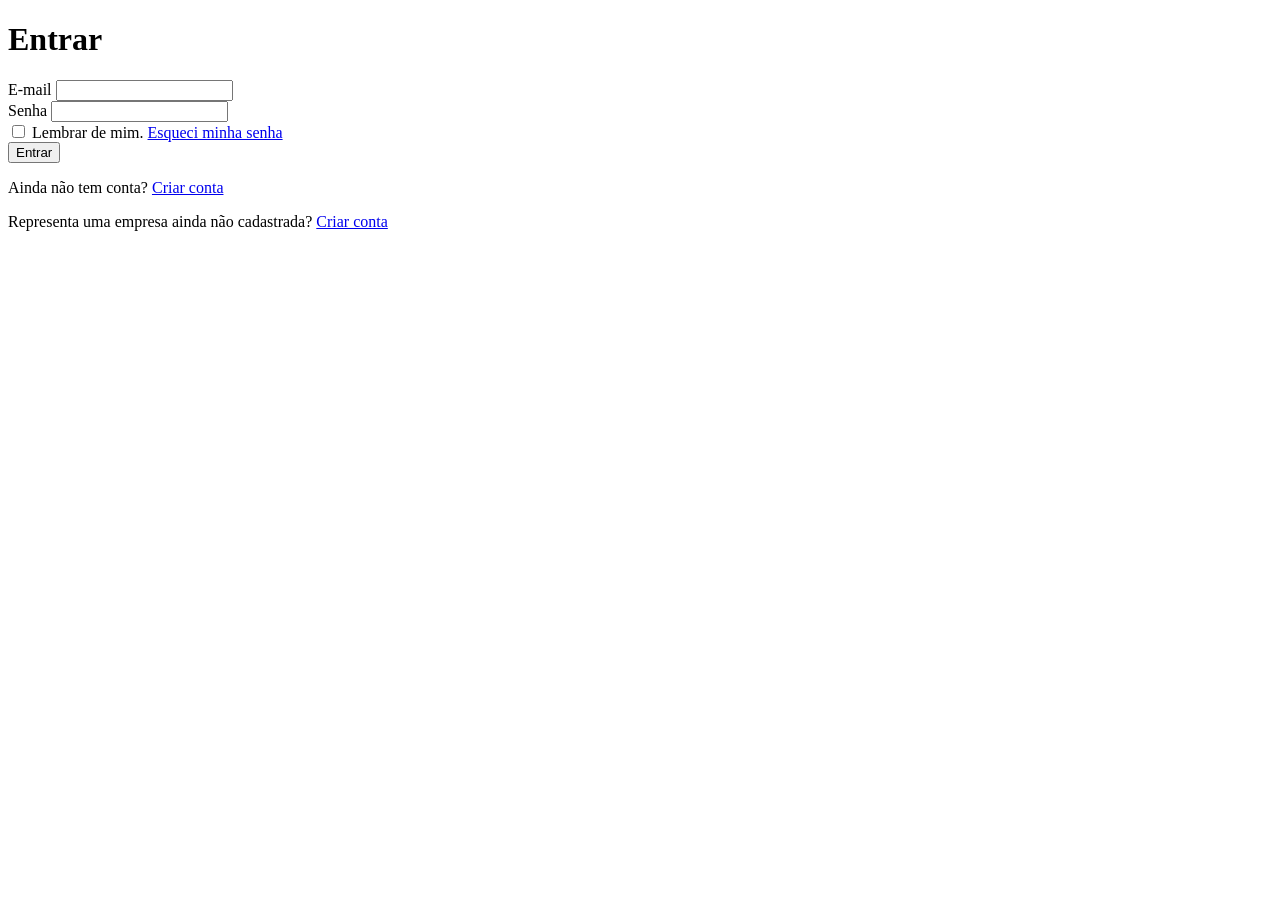
==== index.html @ 9f3ad48f "Versão 0.0.1" ====
<!DOCTYPE html>
<html lang="pt-br">
<head>
    <meta charset="UTF-8">
    <meta name="viewport" content="width=device-width, initial-scale=1.0">
    <title>Document</title>
    <link rel="stylesheet" href="assets/CSS/style.css">
</head>
<body>
    <main id="conteudo-login">
        <div class="bloco bloco-login">
            <div class="marca-login">

            </div>
            <h1>Entrar</h1>

            <form id="form-login" action="#" method="post">
                <div class="campo">
                    <label for="input-email">E-mail</label>
                    <input type="email" id="input-email" name="email" required>
                </div>
                <div class="campo">
                    <label for="input-password">Senha</label>
                    <input type="password" id="input-password" name="senha" required>
                </div>

                <div class="campo campo-options">
                    <label class="campo-checkbox">
                        <input type="checkbox" id="input-memory" name="lembrar">
                        Lembrar de mim.
                    </label>
                    <a href="pages/recuperar-senha.html" class="link-forgotten-password">Esqueci minha senha</a>
                </div>

                <button type="submit">Entrar</button>
            </form>

            <p class="cadastro-login">
                Ainda não tem conta? <a href="pages/cadastro.html">Criar conta</a>
            </p>

            <p class="cadastro-login-empresas">
                Representa uma empresa ainda não cadastrada? <a href="pages/cadastro.html">Criar conta</a>
            </p>
        </div>
    </main>
    <script src="assets/JS/script.js"></script>
</body>
</html>
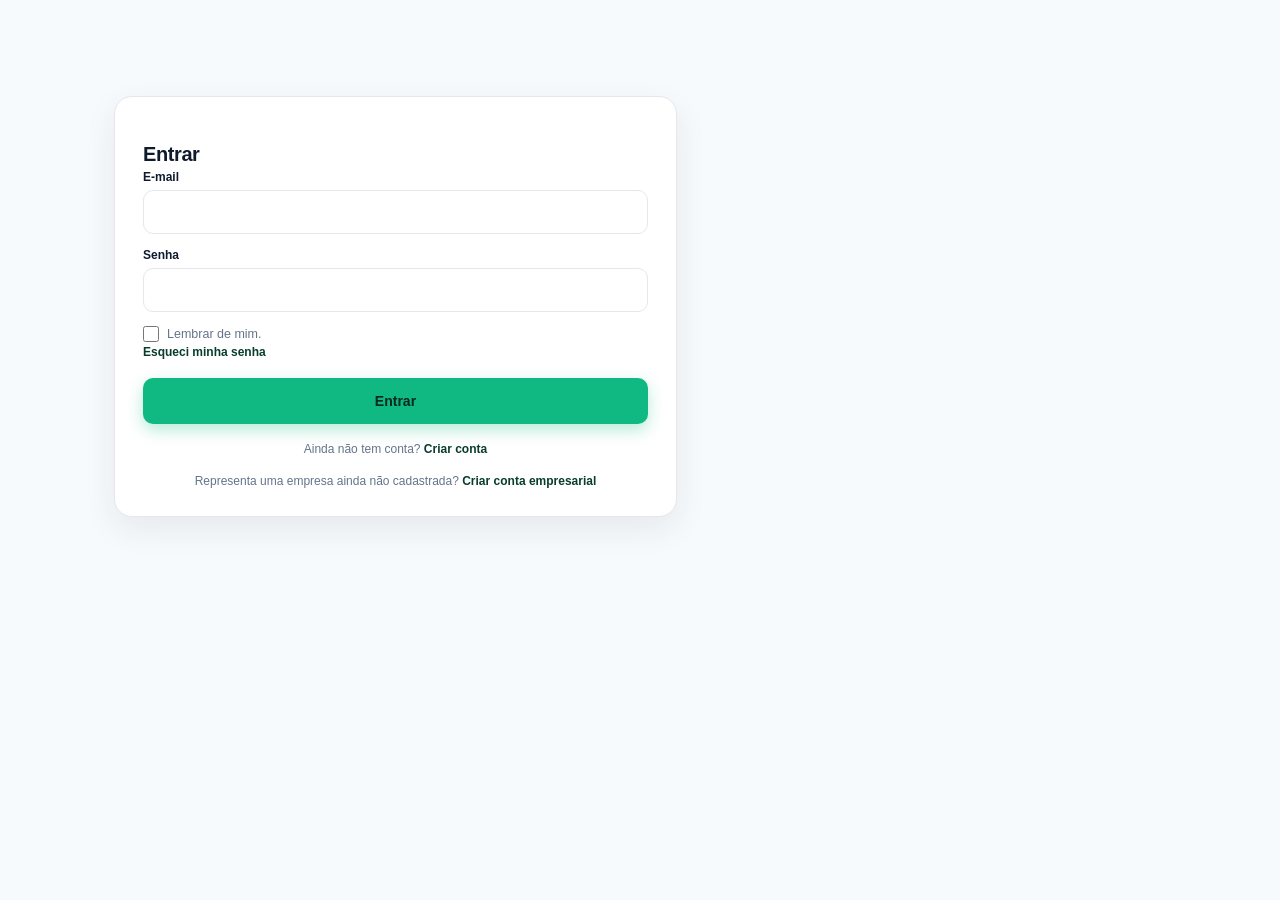
==== commit c75f07ad: "Versão 0.2" ====
--- a/index.html
+++ b/index.html
@@ -3,14 +3,14 @@
 <head>
     <meta charset="UTF-8">
     <meta name="viewport" content="width=device-width, initial-scale=1.0">
-    <title>Document</title>
+    <title>Login</title>
     <link rel="stylesheet" href="assets/CSS/style.css">
 </head>
 <body>
     <main id="conteudo-login">
         <div class="bloco bloco-login">
             <div class="marca-login">
-
+                <!--Nome da empresa ou logo.-->
             </div>
             <h1>Entrar</h1>
 
@@ -39,8 +39,8 @@
                 Ainda não tem conta? <a href="pages/cadastro.html">Criar conta</a>
             </p>
 
-            <p class="cadastro-login-empresas">
-                Representa uma empresa ainda não cadastrada? <a href="pages/cadastro.html">Criar conta</a>
+            <p class="cadastro-login">
+                Representa uma empresa ainda não cadastrada? <a href="pages/cadastro-empresas.html">Criar conta empresarial</a>
             </p>
         </div>
     </main>
--- a/assets/CSS/style.css
+++ b/assets/CSS/style.css
@@ -0,0 +1,2278 @@
+:root {
+  --color-page: #f7fafc;
+  --color-surface: #ffffff;
+  --color-surface-soft: #f1f5f9;
+  --color-surface-muted: #e2e8f0;
+  --color-text: #1e293b;
+  --color-text-strong: #0f1b2d;
+  --color-text-muted: #64748b;
+  --color-text-subtle: #94a3b8;
+  --color-border: #e5e7eb;
+  --color-border-soft: #e5e9ef;
+  --color-border-strong: #cbd5e1;
+  --color-brand: #10b981;
+  --color-brand-dark: #083d2e;
+  --color-brand-hover: #0d9488;
+  --color-brand-hover-dark: #0b5140;
+  --color-brand-hover-deep: #0b7658;
+  --color-hero: #1e293b;
+  --color-hero-deep: #033d30;
+  --color-hero-mid: #05503f;
+  --color-on-brand: #ffffff;
+  --color-on-hero-muted: #cbd5e1;
+  --color-brand-soft: #d1fae5;
+  --color-blue-soft: #dbeafe;
+  --color-orange-soft: #ffedd5;
+  --color-teal-soft: #ccfbf1;
+  --color-opportunity-soft: #eefdf8;
+  --color-success: #047857;
+  --color-warning-soft: #fef3c7;
+  --color-warning: #b45309;
+  --color-pending-soft: #eef0f4;
+  --color-pending: #475569;
+  --color-error: #d93c3c;
+  --color-placeholder: #a3aebc;
+  --color-input-text: #04281d;
+  --color-footer: #111827;
+  --color-hero-track: #334155;
+  --color-brand-light: #a7f3d0;
+  --color-brand-bright: #6ee7b7;
+  --color-brand-muted: #b7e4d4;
+  --color-brand-tint: rgba(16, 185, 129, 0.15);
+  --color-brand-tint-strong: rgba(16, 185, 129, 0.18);
+  --color-white-overlay-10: rgba(255, 255, 255, 0.1);
+  --color-white-overlay-12: rgba(255, 255, 255, 0.12);
+  --color-white-overlay-22: rgba(255, 255, 255, 0.22);
+  --color-white-overlay-40: rgba(255, 255, 255, 0.4);
+  --color-white-overlay-80: rgba(255, 255, 255, 0.8);
+  --shadow-floating: 0 10px 30px rgba(0, 0, 0, 0.2);
+  --shadow-card: 0 1px 3px rgba(15, 31, 46, 0.04);
+  --shadow-card-hover: 0 15px 30px rgba(0, 0, 0, 0.1);
+  --shadow-objective: 0 15px 30px rgba(0, 0, 0, 0.1);
+  --shadow-course: 0 5px 20px rgba(0, 0, 0, 0.07);
+  --shadow-course-hover: 0 15px 30px rgba(0, 0, 0, 0.12);
+  --shadow-arrow: 0 5px 20px rgba(0, 0, 0, 0.15);
+  --shadow-opportunity: 0 5px 20px rgba(0, 0, 0, 0.06);
+  --shadow-login: 0 12px 32px rgba(30, 41, 59, 0.08);
+  --shadow-login-button: 0 6px 16px rgba(16, 185, 129, 0.3);
+  --shadow-progress: 0 4px 15px rgba(0, 0, 0, 0.03);
+  --shadow-progress-strong: 0 4px 15px rgba(0, 0, 0, 0.1);
+}
+
+/* =========================================
+   VARIÁVEIS DE CORES E ESTILO GLOBAL
+   ========================================= */
+:root {
+    --primary-dark: var(--color-brand-dark); /* Verde bem escuro do banner inferior */
+    --accent-green: var(--color-brand); /* Verde vibrante da barra de progresso e botões */
+    --bg-page: var(--color-page);      /* Fundo geral compartilhado pelas páginas */
+    --bg-card: var(--color-surface);      /* Fundo branco dos cards */
+    
+    --text-main: var(--color-text);
+    --text-muted: var(--color-text-muted);
+    --border-color: var(--color-border);
+
+    /* Cores das tags e status */
+    --success-bg: var(--color-brand-soft);
+    --success-text: var(--color-success);
+    --warning-bg: var(--color-warning-soft);
+    --warning-text: var(--color-warning);
+    --pending-bg: var(--color-pending-soft);
+    --pending-text: var(--color-pending);
+}
+
+* {
+    margin: 0;
+    padding: 0;
+    box-sizing: border-box;
+    font-family: 'Inter', 'Segoe UI', Tahoma, Geneva, Verdana, sans-serif;
+}
+
+body {
+    background-color: var(--bg-page);
+    color: var(--text-main);
+    padding-bottom: 50px;
+}
+
+/* =========================================
+   CABEÇALHO (HEADER E NAVBAR)
+   ========================================= */
+.header {
+    display: flex;
+    justify-content: space-between;
+    align-items: center;
+    padding: 15px 50px;
+    background-color: var(--bg-card);
+    border-bottom: 1px solid var(--border-color);
+}
+
+.logo {
+    display: flex;
+    align-items: center;
+    gap: 8px;
+    font-size: 1.4rem;
+    font-weight: 800;
+    color: var(--text-main);
+}
+
+.logo span {
+    color: var(--accent-green); /* O "+" verde no logo */
+}
+
+.logo-icon {
+    position: relative;
+    width: 48px;
+    height: 48px;
+    flex-shrink: 0;
+    border-radius: 14px;
+    background-color: var(--color-hero);
+}
+
+.logo-icon::before,
+.logo-icon::after {
+    content: '';
+    position: absolute;
+    top: 50%;
+    left: 50%;
+    background-color: var(--accent-green);
+    border-radius: 3px;
+    transform: translate(-50%, -50%);
+}
+
+.logo-icon::before {
+    width: 20px;
+    height: 8px;
+}
+
+.logo-icon::after {
+    width: 8px;
+    height: 20px;
+}
+
+.navbar ul {
+    display: flex;
+    list-style: none;
+    gap: 30px;
+}
+
+.navbar a {
+    text-decoration: none;
+    color: var(--text-muted);
+    font-size: 0.95rem;
+    font-weight: 500;
+    padding: 20px 0;
+    position: relative;
+    transition: color 0.3s;
+}
+
+.navbar a:hover {
+    color: var(--text-main);
+}
+
+.navbar a.active {
+    color: var(--text-main);
+    font-weight: 600;
+}
+
+/* Linha verde abaixo do link ativo */
+.navbar a.active::after {
+    content: '';
+    position: absolute;
+    bottom: -16px;
+    left: 0;
+    width: 100%;
+    height: 3px;
+    background-color: var(--accent-green);
+    border-radius: 3px 3px 0 0;
+}
+
+.user-profile {
+    display: flex;
+    align-items: center;
+    gap: 12px;
+    font-size: 0.9rem;
+    font-weight: 500;
+}
+
+.avatar {
+    width: 36px;
+    height: 36px;
+    border-radius: 50%;
+    display: grid;
+    place-items: center;
+    box-sizing: border-box;
+    border: 2px solid var(--color-brand);
+    background-color: var(--color-brand-dark);
+    color: var(--color-brand-light);
+    font-weight: 700;
+}
+
+/* =========================================
+   CONTEÚDO PRINCIPAL (MAIN)
+   ========================================= */
+.container {
+    max-width: 1100px;
+    margin: 0 auto;
+    padding: 40px 20px;
+}
+
+.page-header h2 {
+    font-size: 2rem;
+    font-weight: 700;
+    margin-bottom: 8px;
+}
+
+.page-header p {
+    color: var(--text-muted);
+    font-size: 0.95rem;
+    margin-bottom: 30px;
+}
+
+/* =========================================
+   ESTILO GERAL DOS CARDS
+   ========================================= */
+.card {
+    background-color: var(--bg-card);
+    border-radius: 16px;
+    padding: 30px;
+    box-shadow: var(--shadow-progress);
+    margin-bottom: 20px;
+}
+
+/* =========================================
+   SEÇÃO DE RESUMO (Cards Superiores)
+   ========================================= */
+.summary-cards {
+    display: flex;
+    gap: 20px;
+}
+
+.progress-card {
+    flex: 1;
+    display: flex;
+    align-items: center;
+    gap: 25px;
+}
+
+.details-card {
+    flex: 1.5;
+    display: flex;
+    flex-direction: column;
+    justify-content: center;
+}
+
+.details-card h3 {
+    font-size: 1.1rem;
+    margin-bottom: 15px;
+}
+
+/* Gráfico Circular de Progresso */
+.circular-progress {
+    width: 110px;
+    height: 110px;
+    border-radius: 50%;
+    /* Desenha o gráfico circular com CSS: 40% verde, o resto cinza */
+    background: conic-gradient(var(--accent-green) 40%, var(--pending-bg) 40%);
+    display: flex;
+    justify-content: center;
+    align-items: center;
+    flex-shrink: 0;
+}
+
+/* Círculo branco de dentro */
+.circle-content {
+    width: 85px;
+    height: 85px;
+    background-color: var(--bg-card);
+    border-radius: 50%;
+    display: flex;
+    flex-direction: column;
+    justify-content: center;
+    align-items: center;
+}
+
+.percentage {
+    font-size: 1.4rem;
+    font-weight: 700;
+    color: var(--text-main);
+}
+
+.label {
+    font-size: 0.6rem;
+    font-weight: 600;
+    color: var(--text-muted);
+    letter-spacing: 0.5px;
+}
+
+.progress-text h3 {
+    font-size: 1.2rem;
+    margin-bottom: 8px;
+}
+
+.progress-text p {
+    font-size: 0.9rem;
+    color: var(--text-muted);
+    line-height: 1.5;
+}
+
+/* Badges (2 Concluídas, 1 Em Andamento...) */
+.details-badges {
+    display: flex;
+    gap: 15px;
+}
+
+.badge {
+    flex: 1;
+    padding: 20px 15px;
+    border-radius: 12px;
+    display: flex;
+    flex-direction: column;
+    gap: 5px;
+}
+
+.badge strong {
+    font-size: 1.05rem;
+}
+
+.badge span {
+    font-size: 0.8rem;
+    color: var(--text-muted);
+}
+
+/* Cores específicas das badges */
+.status-success {
+    background-color: var(--success-bg);
+    color: var(--success-text);
+}
+
+.status-warning {
+    background-color: var(--warning-bg);
+    color: var(--warning-text);
+}
+
+.status-pending {
+    background-color: var(--pending-bg);
+    color: var(--pending-text);
+}
+
+/* =========================================
+   HISTÓRICO DE ATIVIDADES
+   ========================================= */
+.history-section h3 {
+    font-size: 1.2rem;
+    margin-bottom: 20px;
+}
+
+.activity-list {
+    list-style: none;
+    display: flex;
+    flex-direction: column;
+    gap: 12px; /* Espaço entre os itens da lista */
+}
+
+.activity-item {
+    display: flex;
+    justify-content: space-between;
+    align-items: center;
+    padding: 18px 20px;
+    border: 1px solid var(--border-color); /* Bordinha leve igual na imagem */
+    border-radius: 12px;
+}
+
+.activity-info {
+    display: flex;
+    align-items: center;
+    gap: 15px;
+}
+
+/* Pontinhos coloridos */
+.dot {
+    width: 10px;
+    height: 10px;
+    border-radius: 50%;
+}
+.dot.success { background-color: var(--success-text); }
+.dot.warning { background-color: var(--warning-text); }
+.dot.pending { background-color: var(--pending-text); }
+
+.activity-text h4 {
+    font-size: 1rem;
+    font-weight: 600;
+    margin-bottom: 4px;
+}
+
+.activity-text .date {
+    font-size: 0.85rem;
+    color: var(--text-muted);
+}
+
+/* Tags pequenas de status na direita */
+.status-tag {
+    padding: 6px 14px;
+    border-radius: 20px;
+    font-size: 0.8rem;
+    font-weight: 600;
+}
+.status-tag.success { background-color: var(--success-bg); color: var(--success-text); }
+.status-tag.warning { background-color: var(--warning-bg); color: var(--warning-text); }
+.status-tag.pending { background-color: var(--pending-bg); color: var(--pending-text); }
+
+/* =========================================
+   BANNER INFERIOR MOTIVACIONAL
+   ========================================= */
+.motivation-banner {
+    background-color: var(--primary-dark);
+    color: var(--color-on-brand);
+    border-radius: 16px;
+    padding: 20px 30px;
+    display: flex;
+    justify-content: space-between;
+    align-items: center;
+    margin-top: 30px;
+    box-shadow: var(--shadow-progress-strong);
+}
+
+.motivation-banner p {
+    font-size: 1.05rem;
+    font-weight: 500;
+}
+
+.btn-advance {
+    background-color: var(--accent-green);
+    color: var(--color-on-brand);
+    border: none;
+    padding: 12px 24px;
+    border-radius: 8px;
+    font-size: 0.95rem;
+    font-weight: 600;
+    cursor: pointer;
+    transition: background-color 0.2s;
+}
+
+.btn-advance:hover {
+    background-color: var(--color-brand-hover); /* Verde ligeiramente mais escuro no hover */
+}
+
+@media (max-width: 900px) {
+    .header {
+        flex-wrap: wrap;
+        gap: 16px 24px;
+        padding: 14px 24px;
+    }
+
+    .logo h1 {
+        font-size: inherit;
+    }
+
+    .navbar {
+        order: 1;
+        flex-basis: 100%;
+    }
+
+    .navbar ul {
+        justify-content: center;
+        gap: 28px;
+    }
+
+    .navbar a {
+        display: inline-block;
+        padding: 8px 0;
+    }
+
+    .navbar a.active::after {
+        bottom: 0;
+    }
+
+    .container {
+        padding: 32px 24px;
+    }
+
+    .summary-cards {
+        flex-direction: column;
+    }
+}
+
+@media (max-width: 600px) {
+    body {
+        padding-bottom: 24px;
+    }
+
+    .header {
+        display: grid;
+        grid-template-columns: minmax(0, 1fr) auto;
+        gap: 12px 16px;
+        padding: 12px 16px;
+    }
+
+    .logo {
+        min-width: 0;
+        font-size: 1.1rem;
+    }
+
+    .logo-icon {
+        width: 38px;
+        height: 38px;
+        border-radius: 11px;
+    }
+
+    .logo-icon::before {
+        width: 16px;
+        height: 6px;
+    }
+
+    .logo-icon::after {
+        width: 6px;
+        height: 16px;
+    }
+
+    .user-profile {
+        gap: 8px;
+        font-size: 0.8rem;
+    }
+
+    .avatar {
+        width: 32px;
+        height: 32px;
+    }
+
+    .navbar {
+        grid-column: 1 / -1;
+        width: 100%;
+    }
+
+    .navbar ul {
+        justify-content: space-between;
+        gap: 12px;
+    }
+
+    .navbar a {
+        font-size: 0.82rem;
+        white-space: nowrap;
+    }
+
+    .container {
+        padding: 28px 16px;
+    }
+
+    .page-header h2 {
+        font-size: 1.65rem;
+    }
+
+    .page-header p {
+        margin-bottom: 22px;
+        line-height: 1.5;
+    }
+
+    .card {
+        padding: 22px 18px;
+        border-radius: 12px;
+    }
+
+    .progress-card {
+        align-items: flex-start;
+        gap: 18px;
+    }
+
+    .details-badges {
+        flex-direction: column;
+        gap: 10px;
+    }
+
+    .badge {
+        padding: 14px;
+    }
+
+    .activity-item {
+        align-items: flex-start;
+        flex-direction: column;
+        gap: 12px;
+        padding: 16px;
+    }
+
+    .activity-info,
+    .activity-text {
+        min-width: 0;
+    }
+
+    .activity-text h4 {
+        line-height: 1.4;
+        overflow-wrap: anywhere;
+    }
+
+    .status-tag {
+        align-self: flex-start;
+    }
+
+    .motivation-banner {
+        align-items: stretch;
+        flex-direction: column;
+        gap: 16px;
+        margin-top: 22px;
+        padding: 20px;
+    }
+
+    .btn-advance {
+        text-align: center;
+        text-decoration: none;
+    }
+}
+
+@media (max-width: 360px) {
+    .header {
+        grid-template-columns: minmax(0, 1fr);
+    }
+
+    .user-profile {
+        justify-self: end;
+    }
+
+    .navbar {
+        grid-column: 1;
+    }
+
+    .navbar ul {
+        gap: 8px;
+    }
+
+    .navbar a {
+        font-size: 0.76rem;
+    }
+
+    .progress-card {
+        flex-direction: column;
+    }
+}
+
+:root {
+    --branco: var(--color-surface);
+    --fundo-pagina: var(--color-page);
+    --texto: var(--color-text);
+    --texto-suave: var(--color-text-muted);
+    --borda: var(--color-border-soft);
+    --verde: var(--color-brand);
+    --verde-escuro: var(--color-brand-dark);
+    --erro: var(--color-error);
+}
+
+* { box-sizing: border-box; }
+
+html, body { margin: 0; min-height: 100%; }
+
+body {
+    background: var(--fundo-pagina);
+    color: var(--texto);
+    font-family: "Plus Jakarta Sans", system-ui, -apple-system, "Segoe UI", sans-serif;
+    -webkit-font-smoothing: antialiased;
+}
+
+em { font-style: normal; color: var(--verde-escuro); }
+
+/* Topo com a logo */
+.topo {
+    padding: 14px clamp(20px, 5vw, 64px);
+    border-bottom: 1px solid var(--borda);
+    background: var(--branco);
+}
+
+.marca-login {
+    display: inline-flex;
+    align-items: center;
+    gap: 10px;
+    font-weight: 700;
+    font-size: 16px;
+}
+
+.marca-login img { display: block; border-radius: 7px; }
+
+/* Layout principal */
+#conteudo-login {
+    display: grid;
+    grid-template-columns: 1.3fr 1fr;
+    align-items: center;
+    gap: 56px;
+    max-width: 1180px;
+    margin: 0 auto;
+    padding: clamp(32px, 8vw, 96px) clamp(20px, 5vw, 64px);
+}
+
+.apresentacao h2 {
+    margin: 0 0 18px;
+    font-size: clamp(32px, 4.6vw, 52px);
+    line-height: 1.08;
+    letter-spacing: -0.035em;
+    font-weight: 800;
+    max-width: 12em;
+}
+
+.apresentacao p {
+    margin: 0;
+    max-width: 34em;
+    color: var(--texto-suave);
+    font-size: 15px;
+    line-height: 1.65;
+}
+
+/* Cartão de login */
+.bloco {
+    background: var(--branco);
+    border: 1px solid var(--borda);
+    border-radius: 18px;
+    padding: 28px;
+    box-shadow: var(--shadow-login);
+}
+
+.bloco h1 {
+    margin: 0 0 4px;
+    font-size: 20px;
+    letter-spacing: -0.02em;
+    font-weight: 800;
+}
+
+.subtitulo {
+    margin: 0 0 22px;
+    font-size: 13px;
+    color: var(--texto-suave);
+}
+
+/* Campos */
+.campo { margin-bottom: 14px; }
+
+.linha-label {
+    display: flex;
+    justify-content: space-between;
+    align-items: baseline;
+}
+
+label {
+    display: block;
+    margin-bottom: 6px;
+    font-size: 12px;
+    font-weight: 700;
+}
+
+.campo input[type="email"],
+.campo input[type="password"],
+.campo input[type="text"] {
+    width: 100%;
+    height: 44px;
+    padding: 0 14px;
+    border: 1px solid var(--borda);
+    border-radius: 10px;
+    background: var(--branco);
+    color: var(--texto);
+    font: inherit;
+    font-size: 14px;
+}
+
+.campo input::placeholder { color: var(--color-placeholder); }
+
+.campo input:focus {
+    outline: 2px solid var(--verde);
+    outline-offset: 1px;
+    border-color: transparent;
+}
+
+.campo input[aria-invalid="true"] { border-color: var(--erro); }
+
+.erro {
+    min-height: 16px;
+    margin: 4px 0 0;
+    font-size: 12px;
+    color: var(--erro);
+}
+
+.link-forgotten-password,
+.cadastro-login a {
+    color: var(--verde-escuro);
+    font-size: 12px;
+    font-weight: 700;
+    text-decoration: none;
+}
+
+.link-forgotten-password:hover,
+.cadastro-login a:hover { text-decoration: underline; }
+
+.campo-options { margin-bottom: 18px; }
+
+.campo-checkbox {
+    display: flex;
+    align-items: center;
+    gap: 8px;
+    margin: 0;
+    font-size: 12.5px;
+    font-weight: 500;
+    color: var(--texto-suave);
+    cursor: pointer;
+}
+
+.campo-checkbox input {
+    width: 16px;
+    height: 16px;
+    margin: 0;
+    accent-color: var(--verde-escuro);
+}
+
+/* Botão */
+button[type="submit"] {
+    width: 100%;
+    height: 46px;
+    border: 0;
+    border-radius: 10px;
+    background: var(--verde);
+    color: var(--color-input-text);
+    font: inherit;
+    font-weight: 700;
+    font-size: 14px;
+    cursor: pointer;
+    box-shadow: var(--shadow-login-button);
+    transition: filter 0.15s, transform 0.15s;
+}
+
+button[type="submit"]:hover { filter: brightness(0.96); }
+button[type="submit"]:active { transform: scale(0.99); }
+
+button[type="submit"]:focus-visible {
+    outline: 2px solid var(--texto);
+    outline-offset: 2px;
+}
+
+.cadastro-login {
+    margin: 18px 0 0;
+    text-align: center;
+    font-size: 12px;
+    color: var(--texto-suave);
+}
+
+/* Mobile */
+@media (max-width: 820px) {
+    #conteudo-login { grid-template-columns: 1fr; gap: 36px; }
+}
+
+@media (prefers-reduced-motion: reduce) {
+    * { transition: none !important; }
+}
+
+/* ===== Login + cadastro na mesma página ===== */
+[hidden] { display: none !important; }
+
+.link-troca {
+    padding: 0;
+    border: 0;
+    background: none;
+    color: var(--verde-escuro);
+    font: inherit;
+    font-size: 12px;
+    font-weight: 700;
+    cursor: pointer;
+}
+
+.link-troca:hover { text-decoration: underline; }
+
+.link-troca:focus-visible,
+.link-forgotten-password:focus-visible {
+    outline: 2px solid var(--verde);
+    outline-offset: 2px;
+    border-radius: 4px;
+}
+
+.sucesso { text-align: center; padding: 12px 0 4px; }
+
+.botao-secundario {
+    width: 100%;
+    height: 46px;
+    margin-top: 6px;
+    border: 1px solid var(--borda);
+    border-radius: 10px;
+    background: var(--branco);
+    color: var(--texto);
+    font: inherit;
+    font-weight: 700;
+    font-size: 14px;
+    cursor: pointer;
+}
+
+.botao-secundario:hover { background: var(--color-surface-soft); }
+
+#conteudo-recuperar-senha {
+    width: calc(100% - 40px);
+    max-width: 480px;
+    margin: 0 auto;
+    padding: clamp(32px, 8vw, 80px) 0;
+}
+
+.campo-recuperar-senha { margin-bottom: 14px; }
+
+.campo-recuperar-senha label {
+    display: block;
+    margin-bottom: 6px;
+    font-size: 12px;
+    font-weight: 700;
+}
+
+.campo-recuperar-senha input {
+    width: 100%;
+    height: 44px;
+    padding: 0 14px;
+    border: 1px solid var(--borda);
+    border-radius: 10px;
+    background: var(--branco);
+    color: var(--texto);
+    font: inherit;
+    font-size: 16px;
+}
+
+.recuperar-voltar { margin: 18px 0 0; text-align: center; }
+.recuperar-voltar a { color: var(--verde-escuro); font-size: 12px; font-weight: 700; }
+
+@media (max-width: 500px) {
+    .bloco { padding: 22px 18px; border-radius: 14px; }
+    .linha-label { align-items: flex-start; flex-wrap: wrap; gap: 6px 12px; }
+}
+
+:root {
+
+    --azul: var(--color-hero);
+    --verde-escuro: var(--color-brand-hover);
+    --verde: var(--color-brand);
+    --laranja: var(--color-warning);
+    --azul-claro: var(--color-blue-soft);
+
+    --fundo: var(--color-page);
+    --branco: var(--color-surface);
+    --texto: var(--color-text);
+    --cinza: var(--color-text-muted);
+
+}
+/*reset*/
+* {
+    margin: 0;
+    padding: 0;
+    box-sizing: border-box;
+}
+
+body {
+    font-family: 'Inter', sans-serif;
+    background: var(--fundo);
+    color: var(--texto);
+}
+/*HEADER*/
+.header {
+    height: 80px;
+    background: var(--color-surface);
+    display: flex;
+    align-items: center;
+    justify-content: space-between;
+    padding: 0 7%;
+    border-bottom: 1px solid var(--color-border);
+    position: sticky;
+    top: 0;
+    z-index: 100;
+}
+/*logo, preciso melhorar*/
+.logo {
+    font-size: 26px;
+    font-weight: 800;
+    color: var(--azul);
+}
+.logo span {
+    color: var(--verde);
+}
+/*menu*/
+.menu {
+    display: flex;
+    gap: 35px;
+}
+.menu a {
+    text-decoration: none;
+    color: var(--cinza);
+    font-size: 14px;
+    font-weight: 600;
+    transition: .3s;
+}
+.menu a:hover,
+.menu a.ativo {
+    color: var(--verde);
+}
+/*perfil*/
+.usuario {
+    display: flex;
+    align-items: center;
+    gap: 20px;
+}
+
+.notificacao {
+    border: none;
+    background: var(--color-surface-soft);
+    width: 40px;
+    height: 40px;
+    border-radius: 50%;
+    cursor: pointer;
+}
+
+.perfil {
+    display: flex;
+    align-items: center;
+    gap: 10px;
+    font-size: 14px;
+    font-weight: 600;
+}
+
+.avatar {
+    width: 38px;
+    height: 38px;
+    border-radius: 50%;
+    background: var(--verde);
+    color: var(--color-on-brand);
+    display: flex;
+    align-items: center;
+    justify-content: center;
+}
+/*hero*/
+.hero {
+    min-height: 540px;
+    background: var(--azul);
+    padding: 80px 9%;
+    display: flex;
+    align-items: center;
+    justify-content: space-between;
+    overflow: hidden;
+
+}
+/*texto*/
+
+.hero-texto {
+    max-width: 600px;
+}
+.tag {
+    display: inline-block;
+    background: var(--color-brand-tint);
+    color: var(--color-brand-bright);
+    padding: 8px 15px;
+    border-radius: 30px;
+    font-size: 12px;
+    font-weight: 700;
+    margin-bottom: 20px;
+}
+.hero h1 {
+    font-size: clamp(45px, 6vw, 72px);
+    line-height: 1.05;
+    color: var(--color-on-brand);
+    margin-bottom: 25px;
+}
+.hero h1 span {
+    color: var(--verde);
+}
+.hero p {
+    color: var(--color-on-hero-muted);
+    font-size: 17px;
+    line-height: 1.7;
+    max-width: 520px;
+}
+/*botoes*/
+.botoes {
+    display: flex;
+    gap: 15px;
+    margin-top: 30px;
+}
+.btn-principal,
+.btn-secundario {
+    border: none;
+    padding: 15px 25px;
+    border-radius: 12px;
+    font-weight: 700;
+    cursor: pointer;
+    transition: .3s;
+}
+.btn-principal {
+    background: var(--verde);
+    color: var(--color-on-brand);
+}
+.btn-principal:hover {
+    transform: translateY(-3px);
+    background: var(--verde-escuro);
+}
+.btn-secundario {
+    background: transparent;
+    color: var(--color-on-brand);
+    border: 1px solid var(--color-text-muted);
+}
+.btn-secundario:hover {
+    background: var(--color-surface);
+    color: var(--color-hero);
+}
+
+.mini-card {
+    position: absolute;
+    background: var(--color-surface);
+    padding: 15px;
+    border-radius: 15px;
+    display: flex;
+    gap: 10px;
+    align-items: center;
+    box-shadow: var(--shadow-floating);
+}
+.mini-card strong {
+    display: block;
+}
+.mini-card small {
+    color: var(--cinza);
+}
+.card-1 {
+    left: -40px;
+    bottom: 60px;
+}
+.card-2 {
+    right: -40px;
+    top: 80px;
+}
+/*secões*/
+.objetivos,
+.secao {
+ padding: 80px 9%;
+}
+.titulo {
+    text-align: center;
+    margin-bottom: 45px;
+}
+.titulo > span,
+.titulo-secao > div > span,
+.progresso > div > span {
+    color: var(--verde);
+    font-size: 12px;
+    font-weight: 800;
+    letter-spacing: 1px;
+}
+.titulo h2 {
+    font-size: 35px;
+    margin: 10px 0;
+}
+.titulo h2 strong,
+.titulo-secao h2 strong,
+.progresso h2 strong {
+    color: var(--verde);
+}
+.titulo p,
+.titulo-secao p {
+    color: var(--cinza);
+}
+/*objetivos*/
+.cards-objetivos {
+    display: grid;
+    grid-template-columns: repeat(4, 1fr);
+    gap: 20px;
+}
+
+.objetivo-card {
+    padding: 28px;
+    border-radius: 20px;
+    transition: .3s;
+}
+.objetivo-card:hover {
+    transform: translateY(-8px);
+    box-shadow: var(--shadow-objective);
+}
+.icone {
+    width: 55px;
+    height: 55px;
+    background: var(--color-white-overlay-80);
+    border-radius: 15px;
+    display: flex;
+    align-items: center;
+    justify-content: center;
+    font-size: 25px;
+    margin-bottom: 20px;
+}
+.objetivo-card h3 {
+    margin-bottom: 10px;
+}
+.objetivo-card p {
+    color: var(--color-pending);
+    line-height: 1.6;
+    font-size: 14px;
+    margin-bottom: 20px;
+}
+.objetivo-card button {
+    border: none;
+    background: transparent;
+    font-weight: 700;
+    cursor: pointer;
+}
+.verde {
+    background: var(--color-brand-soft);
+}
+.azul {
+    background: var(--color-blue-soft);
+}
+.laranja {
+    background: var(--color-orange-soft);
+}
+.azul-claro {
+    background: var(--azul-claro);
+}
+/* titulo e sessão*/
+.titulo-secao {
+    display: flex;
+    justify-content: space-between;
+    align-items: end;
+    margin-bottom: 35px;
+}
+.titulo-secao h2 {
+    font-size: 32px;
+    margin: 8px 0;
+}
+.titulo-secao a {
+    color: var(--verde);
+    text-decoration: none;
+    font-weight: 700;
+}
+/* carrossel */
+.carrossel-container {
+    position: relative;
+}
+.carrossel {
+    display: flex;
+    gap: 20px;
+    overflow-x: auto;
+    scroll-behavior: smooth;
+    scrollbar-width: none;
+}
+.carrossel::-webkit-scrollbar {
+    display: none;
+}
+/*setas*/
+.seta {
+    position: absolute;
+    top: 50%;
+    transform: translateY(-50%);
+    z-index: 5;
+    width: 45px;
+    height: 45px;
+    border-radius: 50%;
+    border: none;
+    background: var(--color-surface);
+    box-shadow: var(--shadow-arrow);
+    font-size: 30px;
+    cursor: pointer;
+}
+.seta.esquerda {
+    left: -20px;
+}
+.seta.direita {
+    right: -20px;
+}
+.seta:hover {
+    background: var(--verde);
+    color: var(--color-on-brand);
+}
+/*card dos cursos */
+.curso-card {
+    min-width: 270px;
+    background: var(--color-surface);
+    border-radius: 18px;
+    overflow: hidden;
+    box-shadow: var(--shadow-course);
+    transition: .3s;
+}
+.curso-card:hover {
+    transform: translateY(-7px);
+    box-shadow: var(--shadow-course-hover);
+}
+.curso-imagem {
+    height: 160px;
+    display: flex;
+    align-items: center;
+    justify-content: center;
+    font-size: 70px;
+}
+.verde-fundo {
+    background: var(--color-brand-soft);
+}
+.laranja-fundo {
+    background: var(--color-orange-soft);
+}
+.azul-fundo {
+    background: var(--color-blue-soft);
+}
+.verde2-fundo {
+    background: var(--color-teal-soft);
+}
+.curso-conteudo {
+    padding: 20px;
+}
+.categoria,
+.tipo-vaga {
+    font-size: 10px;
+    font-weight: 800;
+    color: var(--verde);
+}
+.curso-conteudo h3 {
+    margin: 8px 0;
+    font-size: 17px;
+}
+.curso-conteudo p {
+    color: var(--cinza);
+    font-size: 13px;
+    line-height: 1.5;
+}
+.curso-info {
+    display: flex;
+    justify-content: space-between;
+    margin-top: 20px;
+    font-size: 12px;
+    color: var(--cinza);
+}
+/* vagas */
+.oportunidades {
+    background: var(--color-opportunity-soft);
+}
+.vaga-card {
+    min-width: 390px;
+    background: var(--color-surface);
+    border-radius: 18px;
+    padding: 25px;
+    display: flex;
+    gap: 18px;
+    box-shadow: var(--shadow-opportunity);
+    transition: .3s;
+}
+.vaga-card:hover {
+    transform: translateY(-5px);
+}
+.empresa-logo {
+    min-width: 60px;
+    height: 60px;
+    background: var(--color-brand-soft);
+    border-radius: 15px;
+    display: flex;
+    align-items: center;
+    justify-content: center;
+    font-size: 30px;
+}
+.vaga-conteudo {
+    width: 100%;
+}
+.vaga-conteudo h3 {
+    margin: 5px 0;
+    font-size: 17px;
+}
+.vaga-conteudo p {
+    font-size: 13px;
+    color: var(--cinza);
+}
+.vaga-conteudo small {
+    display: block;
+    margin-top: 8px;
+    color: var(--cinza);
+}
+.vaga-final {
+    display: flex;
+    justify-content: space-between;
+    align-items: center;
+    margin-top: 18px;
+}
+.vaga-final span {
+    font-size: 12px;
+    font-weight: 700;
+}
+.vaga-final button {
+    border: none;
+    background: var(--verde);
+    color: var(--color-on-brand);
+    padding: 8px 12px;
+  border-radius: 8px;
+    cursor: pointer;
+    font-weight: 600;
+}
+/*progresso*/
+.progresso {
+    margin: 50px 9% 80px;
+    padding: 55px;
+    border-radius: 25px;
+    background: var(--azul);
+    color: var(--color-on-brand);
+    display: flex;
+    justify-content: space-between;
+    align-items: center;
+}
+.progresso h2 {
+    font-size: 35px;
+    margin: 10px 0;
+}
+.progresso p {
+    color: var(--color-on-hero-muted);
+    max-width: 550px;
+    line-height: 1.6;
+    margin-bottom: 25px;
+}
+/*circulo*/
+.progresso-circulo {
+    width: 180px;
+    height: 180px;
+    border-radius: 50%;
+    background: conic-gradient(
+        var(--verde) 0deg 252deg,
+        var(--color-hero-track) 252deg 360deg
+    );
+    display: flex;
+    align-items: center;
+    justify-content: center;
+}
+.circulo {
+    width: 135px;
+    height: 135px;
+    border-radius: 50%;
+    background: var(--azul);
+    display: flex;
+    align-items: center;
+    justify-content: center;
+    text-align: center;
+}
+.circulo strong {
+    display: block;
+    font-size: 30px;
+}
+.circulo span {
+    font-size: 12px;
+    color: var(--color-on-hero-muted);
+}
+footer {
+    background: var(--color-footer);
+    padding: 45px 9%;
+    color: var(--color-on-brand);
+    display: flex;
+    align-items: center;
+    justify-content: space-between;
+}
+footer p {
+    color: var(--color-text-subtle);
+    font-size: 13px;
+}
+.footer-links {
+    display: flex;
+    gap: 20px;
+}
+.footer-links a {
+    color: var(--color-on-hero-muted);
+    text-decoration: none;
+    font-size: 13px;
+}
+
+@media (max-width: 900px) {
+    .cards-objetivos { grid-template-columns: repeat(2, minmax(0, 1fr)); }
+    .objetivos,
+    .secao { padding-right: 6%; padding-left: 6%; }
+    .progresso { margin-right: 6%; margin-left: 6%; gap: 24px; padding: 40px; }
+    footer { padding-right: 6%; padding-left: 6%; gap: 20px; }
+}
+
+@media (max-width: 600px) {
+    .hero { min-height: 0; padding: 64px 6%; }
+    .hero-texto { width: 100%; min-width: 0; }
+    .hero h1 { font-size: 38px; }
+    .hero p { font-size: 16px; }
+    .botoes { flex-direction: column; align-items: stretch; }
+    .btn-principal,
+    .btn-secundario { min-height: 44px; }
+
+    .objetivos,
+    .secao { padding: 52px 6%; }
+    .titulo { margin-bottom: 30px; }
+    .titulo h2,
+    .titulo-secao h2 { font-size: 27px; }
+    .cards-objetivos { grid-template-columns: minmax(0, 1fr); gap: 14px; }
+    .objetivo-card { padding: 22px; border-radius: 14px; }
+
+    .titulo-secao { align-items: flex-start; flex-direction: column; gap: 14px; margin-bottom: 24px; }
+    .carrossel { scroll-snap-type: x mandatory; }
+    .curso-card { min-width: 0; flex: 0 0 min(82vw, 300px); scroll-snap-align: start; }
+    .vaga-card { min-width: 0; flex: 0 0 min(88vw, 390px); padding: 20px; scroll-snap-align: start; }
+    .seta { display: none; }
+    .curso-info,
+    .vaga-final { flex-wrap: wrap; gap: 10px; }
+
+    .progresso { margin: 28px 16px 44px; padding: 24px; border-radius: 16px; flex-direction: column; align-items: stretch; }
+    .progresso h2 { font-size: 28px; }
+    .progresso-circulo { width: 150px; height: 150px; align-self: center; }
+    .circulo { width: 112px; height: 112px; }
+    .circulo strong { font-size: 26px; }
+
+    footer { align-items: flex-start; flex-direction: column; padding: 32px 6%; }
+    .footer-links { flex-wrap: wrap; gap: 12px 18px; }
+}
+
+@media (max-width: 360px) {
+    .hero h1 { font-size: 34px; }
+    .vaga-card { flex-basis: 90vw; }
+    .empresa-logo { min-width: 48px; height: 48px; font-size: 24px; }
+} 
+:root {
+  --bg: var(--color-page);
+  --card: var(--color-surface);
+  --ink: var(--color-text-strong);
+  --muted: var(--color-text-muted);
+  --line: var(--color-border);
+  --verde: var(--color-brand);
+  --verde-esc: var(--color-brand-dark);
+  --trilho: var(--color-surface-muted);
+}
+
+
+/* ---------- 2. RESET E BASE ---------- */
+* {
+  box-sizing: border-box; 
+  margin: 0; 
+  }
+
+body {
+  font-family: 'DM Sans', system-ui, sans-serif; /* se a fonte falhar, usa a do sistema */
+  background: var(--bg);
+  color: var(--ink);
+  min-height: 100vh; /* fundo cobre a tela inteira, mesmo com pouco conteúdo */
+}
+
+a {
+  color: inherit;         
+  text-decoration: none;  
+}
+
+/* ---------- 3. BARRA SUPERIOR ---------- */
+.topo {
+  background: var(--color-surface);
+  border-bottom: 1px solid var(--line);
+  height: 58px;
+  display: flex;                    /* coloca logo, menu e usuário em linha */
+  align-items: center;              /* centraliza na vertical */
+  justify-content: space-between;   /* um em cada ponta, menu no meio */
+  padding: 0 32px;
+}
+
+.logo {
+  display: flex;
+  align-items: center;
+  gap: 10px;              /* espaço entre o ícone e o texto */
+  font-weight: 700;
+  font-size: 17px;
+}
+
+/* Quadradinho verde escuro com o "+" */
+.logo i {
+  width: 22px;
+  height: 22px;
+  border-radius: 6px;
+  background: var(--verde-esc);
+  color: var(--verde);
+  display: grid;
+  place-items: center;    /* centraliza o "+" dentro do quadrado */
+  font-style: normal;     /* tira o itálico padrão da tag <i> */
+  font-size: 14px;
+}
+
+.logo b { color: var(--verde); } /* o "+" depois de Destrava */
+
+.menu {
+  display: flex;
+  gap: 32px;
+  height: 100%; /* ocupa a altura toda para a linha verde ficar colada embaixo */
+}
+
+.menu a {
+  display: flex;
+  align-items: center;
+  font-size: 13px;
+  color: var(--muted);
+  border-bottom: 2px solid transparent; /* linha invisível, só reserva o espaço */
+}
+
+/* Página atual: texto escuro, negrito e linha verde embaixo */
+.menu a.ativo {
+  color: var(--ink);
+  font-weight: 700;
+  border-color: var(--verde);
+}
+
+.usuario {
+  display: flex;
+  align-items: center;
+  gap: 10px;
+  font-size: 12px;
+}
+
+/* Bolinha do avatar (com a inicial da usuária) */
+.avatar {
+  width: 28px;
+  height: 28px;
+  border-radius: 50%; /* 50% transforma o quadrado em círculo */
+  background: var(--verde-esc);
+  color: var(--color-on-brand);
+  display: grid;
+  place-items: center;
+  font-weight: 700;
+  font-size: 12px;
+  box-shadow: 0 0 0 2px var(--verde); /* anel verde ao redor */
+}
+
+
+/* ---------- 4. CABEÇALHO DA PÁGINA E BOTÃO ---------- */
+main {
+  max-width: 1000px;  /* não deixa o conteúdo ficar largo demais */
+  margin: 0 auto;     /* centraliza na tela */
+  padding: 36px 32px;
+}
+
+.cabecalho {
+  display: flex;
+  justify-content: space-between; /* título à esquerda, botão à direita */
+  align-items: flex-start;
+  gap: 16px;
+  margin-bottom: 24px;
+}
+
+h1 {
+  font-size: 26px;
+  letter-spacing: -0.5px; /* aproxima um pouco as letras: fica mais elegante */
+}
+
+.sub {
+  font-size: 13px;
+  color: var(--muted);
+  margin-top: 4px;
+}
+
+/* Botão principal (verde escuro). A classe .btn é reaproveitada na janela também */
+.btn {
+  background: var(--verde-esc);
+  color: var(--verde);
+  border: 0;
+  border-radius: 8px;
+  padding: 10px 16px;
+  font: 700 13px 'DM Sans', sans-serif; /* botões não herdam a fonte sozinhos */
+  cursor: pointer;                       /* mãozinha ao passar o mouse */
+  display: flex;
+  gap: 8px;
+  align-items: center;
+  white-space: nowrap;                   /* impede o texto de quebrar em duas linhas */
+}
+
+.btn:hover { background: var(--color-brand-hover-dark); } /* fica um pouco mais claro ao passar o mouse */
+
+
+/* ---------- 5. GRADE E CARDS ---------- */
+.grade {
+  display: grid;
+  grid-template-columns: minmax(0, 1.1fr) minmax(0, 1fr); /* duas colunas; a da esquerda é um pouco maior */
+  gap: 16px;
+  align-items: start;               /* cada card tem a altura do seu próprio conteúdo */
+}
+
+.card {
+  min-width: 0;
+  background: var(--card);
+  border: 1px solid var(--line);
+  border-radius: 16px;
+  padding: 22px;
+  box-shadow: var(--shadow-card); /* sombra bem sutil */
+}
+
+
+/* ---------- 6. CARD DA PROFISSÃO + ANEL DE PROGRESSO ---------- */
+.profissao {
+  display: flex;
+  justify-content: space-between;
+  align-items: center;
+  gap: 16px;
+}
+
+.rotulo {
+  font-size: 10px;
+  font-weight: 700;
+  color: var(--verde);
+  letter-spacing: 0.3px;
+}
+
+.profissao h2 { font-size: 22px; margin: 6px 0 14px; }
+
+.profissao p {
+  font-size: 12px;
+  color: var(--muted);
+  line-height: 1.6;   /* espaço entre linhas: facilita a leitura */
+  max-width: 270px;
+}
+
+.trilha {
+  display: inline-block;
+  margin-top: 18px;
+  font-size: 12px;
+  font-weight: 700;
+  color: var(--verde);
+}
+
+/* Caixa que guarda o anel e o texto central */
+.anel {
+  position: relative; /* permite posicionar o texto por cima do desenho */
+  width: 110px;
+  height: 110px;
+  flex: none;         /* não deixa o anel encolher */
+}
+
+/* Gira o desenho -90° para o progresso começar no TOPO (o padrão é na direita) */
+.anel svg { transform: rotate(-90deg); }
+
+.anel circle {
+  fill: none;         /* só o contorno, sem preenchimento */
+  stroke-width: 9;    /* espessura do anel */
+}
+
+.anel .fundo { stroke: var(--trilho); }
+
+/* Parte verde: o JS controla o quanto dela aparece (stroke-dashoffset).
+   A "transition" faz o anel crescer suavemente em vez de pular. */
+.anel .valor {
+  stroke: var(--verde);
+  stroke-linecap: round; /* pontas arredondadas */
+  transition: stroke-dashoffset 0.6s ease;
+}
+
+/* Texto central: "inset: 0" estica a caixa sobre o anel inteiro */
+.anel div {
+  position: absolute;
+  inset: 0;
+  display: grid;
+  place-content: center;
+  text-align: center;
+}
+
+.anel strong { font-size: 22px; }
+.anel span   { font-size: 8px; color: var(--muted); letter-spacing: 0.5px; }
+
+
+/* ---------- 7. LISTA DE TAREFAS ---------- */
+.tarefas-topo {
+  display: flex;
+  justify-content: space-between;
+  align-items: center;
+  padding-bottom: 12px;
+  border-bottom: 1px solid var(--line);
+  margin-bottom: 14px;
+}
+
+.tarefas-topo h2 { font-size: 16px; }
+
+/* Botão de texto "Ver todas" */
+.tarefas-topo button {
+  background: none;
+  border: 0;
+  font: 700 11px 'DM Sans', sans-serif;
+  color: var(--muted);
+  cursor: pointer;
+}
+
+ul {
+  list-style: none;  /* tira as bolinhas da lista */
+  padding: 0;
+  display: grid;
+  gap: 8px;          /* espaço entre uma tarefa e outra */
+}
+
+/* Cada linha de tarefa */
+.tarefa {
+  display: flex;
+  align-items: center;
+  gap: 10px;
+  background: var(--color-surface-soft);
+  border: 1px solid var(--line);
+  border-radius: 8px;
+  padding: 9px 12px;
+  font-size: 12px;
+}
+
+/* Botão do ícone (círculo com check) */
+.tarefa button.marca {
+  background: none;
+  border: 0;
+  padding: 0;
+  cursor: pointer;
+  display: grid;
+  place-items: center;
+  color: var(--color-text-subtle); /* cinza: tarefa ainda não concluída */
+}
+
+.tarefa .texto { flex: 1; min-width: 0; }
+.tarefa .nome { display: block; overflow-wrap: anywhere; }
+.tarefa .meta { display: block; overflow-wrap: anywhere; }
+.tarefa .selo { flex: none; }
+
+/* Tarefa concluída: ícone verde e texto mais apagado */
+.tarefa.concluido .marca { color: var(--verde); }
+.tarefa.concluido .nome  { color: var(--muted); }
+
+/* Selo de status (a cor depende da classe da linha: concluido, andamento ou pendente) */
+.selo {
+  font-size: 10px;
+  font-weight: 700;
+  padding: 3px 10px;
+  border-radius: 99px;  /* formato de pílula */
+  border: 0;
+  cursor: pointer;
+}
+
+.concluido .selo { background: var(--color-brand-soft); color: var(--color-success); } /* verde  */
+.andamento .selo { background: var(--color-warning-soft); color: var(--color-warning); } /* amarelo */
+.pendente  .selo { background: var(--color-pending-soft); color: var(--color-pending); } /* cinza   */
+
+
+
+
+dialog h3 { margin-bottom: 14px; }
+
+dialog input {
+  width: 100%;
+  padding: 10px 12px;
+  border: 1px solid var(--line);
+  border-radius: 8px;
+  font: 14px 'DM Sans', sans-serif;
+}
+
+.acoes {
+  display: flex;
+  justify-content: flex-end;
+  gap: 8px;
+  margin-top: 16px;
+}
+
+/* Variação clara do botão (usada no "Cancelar") */
+.btn.claro { background: var(--color-pending-soft); color: var(--ink); }
+
+.pagina-acao { max-width: 680px; }
+
+.voltar {
+  display: inline-block;
+  margin-bottom: 24px;
+  color: var(--verde-esc);
+  font-size: 13px;
+  font-weight: 700;
+}
+
+.pagina-acao h1 { font-size: 26px; }
+
+.form-acao {
+  display: grid;
+  gap: 9px;
+  margin-top: 26px;
+  padding: 24px;
+  background: var(--card);
+  border: 1px solid var(--line);
+  border-radius: 8px;
+}
+
+.form-acao label {
+  margin-top: 8px;
+  font-size: 13px;
+  font-weight: 700;
+}
+
+.form-acao label span {
+  color: var(--muted);
+  font-weight: 400;
+}
+
+.form-acao input,
+.form-acao textarea,
+.form-acao select {
+  width: 100%;
+  padding: 10px 12px;
+  border: 1px solid var(--line);
+  border-radius: 6px;
+  background: var(--color-surface);
+  color: var(--ink);
+  font: 14px 'DM Sans', sans-serif;
+}
+
+.form-acao textarea { resize: vertical; }
+
+.campos-acao {
+  display: grid;
+  grid-template-columns: 1fr 1fr;
+  gap: 16px;
+}
+
+.campos-acao > div { display: grid; gap: 9px; }
+
+.acoes-form {
+  display: flex;
+  justify-content: flex-end;
+  gap: 8px;
+  margin-top: 18px;
+}
+
+.acoes-form .btn { text-decoration: none; }
+
+
+/* ---------- 9. RESPONSIVO ----------
+   Estas regras só valem quando a tela tiver 760px ou menos (celulares). */
+@media (max-width: 760px) {
+  .grade  { grid-template-columns: 1fr; } /* uma coluna: cards um embaixo do outro */
+  main    { padding: 24px 16px; }
+  h1      { font-size: 22px; }
+}
+
+@media (max-width: 480px) {
+  .cabecalho { flex-direction: column; align-items: stretch; }
+  .cabecalho .btn { min-height: 44px; justify-content: center; }
+  .card { padding: 18px; }
+  .profissao { flex-direction: column; align-items: flex-start; }
+  .profissao .anel { align-self: center; }
+  .campos-acao { grid-template-columns: 1fr; gap: 9px; }
+  .form-acao { padding: 18px; }
+  .acoes-form { flex-direction: column-reverse; }
+  .acoes-form .btn { min-height: 44px; justify-content: center; }
+} .app-header {
+  background: var(--color-surface);
+  border-bottom: 1px solid var(--color-border);
+}
+
+.app-header__inner {
+  width: min(100%, 1050px);
+  min-height: 64px;
+  margin: 0 auto;
+  padding: 0 24px;
+  display: flex;
+  align-items: center;
+  justify-content: space-between;
+  gap: 20px;
+}
+
+.app-brand {
+  display: inline-flex;
+  flex: none;
+  align-items: center;
+  gap: 9px;
+  color: var(--color-text-strong);
+  font-size: 17px;
+  font-weight: 700;
+  text-decoration: none;
+}
+
+.app-brand img {
+  display: block;
+  width: 30px;
+  height: 30px;
+  object-fit: contain;
+}
+
+.app-brand b { color: var(--color-brand); }
+
+.app-nav {
+  display: flex;
+  align-self: stretch;
+  align-items: center;
+  gap: 28px;
+}
+
+.app-nav a {
+  display: inline-flex;
+  height: 100%;
+  align-items: center;
+  border-bottom: 2px solid transparent;
+  color: var(--color-text-muted);
+  font-size: 13px;
+  font-weight: 500;
+  text-decoration: none;
+  white-space: nowrap;
+}
+
+.app-nav a:hover { color: var(--color-text-strong); }
+
+.app-nav a[aria-current="page"] {
+  border-bottom-color: var(--color-brand);
+  color: var(--color-text-strong);
+  font-weight: 700;
+}
+
+.app-user {
+  display: inline-flex;
+  flex: none;
+  align-items: center;
+  gap: 10px;
+  color: var(--color-text-strong);
+  font-size: 12px;
+  min-height: 44px;
+  text-decoration: none;
+}
+
+.app-user:hover .app-user__greeting { color: var(--color-brand-hover-deep); }
+.app-user:focus-visible { border-radius: 4px; }
+
+.app-user__avatar {
+  display: grid;
+  width: 30px;
+  height: 30px;
+  place-items: center;
+  border: 2px solid var(--color-brand);
+  border-radius: 50%;
+  background: var(--color-brand-dark);
+  color: var(--color-on-brand);
+  font-size: 12px;
+  font-weight: 700;
+}
+
+.app-header a:focus-visible {
+  outline: 2px solid var(--color-brand);
+  outline-offset: 3px;
+}
+
+@media (max-width: 700px) {
+  .app-header__inner {
+    min-height: 0;
+    flex-wrap: wrap;
+    gap: 0 12px;
+    padding: 10px 16px 0;
+  }
+
+  .app-nav {
+    order: 3;
+    width: 100%;
+    height: 42px;
+    justify-content: center;
+    gap: clamp(14px, 5vw, 28px);
+  }
+
+  .app-user { margin-left: auto; }
+}
+
+@media (max-width: 380px) {
+  .app-header__inner { padding-right: 12px; padding-left: 12px; }
+  .app-nav { gap: 12px; }
+  .app-nav a { font-size: 12px; }
+  .app-user__greeting { display: none; }
+}         
+        :root {
+          --fundo: var(--color-page);
+          --branco: var(--color-surface);
+          --borda: var(--color-border);
+          --titulo: var(--color-text-strong);
+          --texto: var(--color-text-muted);
+          --verde: var(--color-brand);
+          --verde-escuro: var(--color-brand-dark);
+          --fonte: "Plus Jakarta Sans", system-ui, sans-serif;
+        }
+
+        * { box-sizing: border-box; margin: 0; }
+
+        body {
+          background: var(--fundo);
+          color: var(--titulo);
+          font-family: var(--fonte);
+          min-height: 100vh;
+        }
+
+        a { color: inherit; text-decoration: none; }
+        :focus-visible { outline: 2px solid var(--verde); outline-offset: 2px; }
+
+        
+        .header { background: var(--branco); border-bottom: 1px solid var(--borda); }
+
+        .header__interno {
+          max-width: 1000px;
+          height: 60px;
+          margin: 0 auto;
+          padding: 0 24px;
+          display: flex;
+          align-items: center;
+          justify-content: space-between;
+          gap: 16px;
+        }
+
+        .logo { display: flex; align-items: center; gap: 10px; font-weight: 700; font-size: 17px; }
+        .logo__icone { width: 28px; height: 28px; }
+        .logo__nome b { color: var(--verde); }
+
+        .menu { display: flex; gap: 28px; height: 100%; }
+        .menu a {
+          display: flex;
+          align-items: center;
+          font-size: 12px;
+          font-weight: 500;
+          color: var(--texto);
+          border-bottom: 2px solid transparent;
+        }
+        .menu a:hover { color: var(--titulo); }
+        .menu a.ativo { color: var(--titulo); font-weight: 700; border-color: var(--verde); }
+
+        .perfil { display: flex; align-items: center; gap: 10px; font-size: 12px; }
+        .perfil strong { font-weight: 700; }
+        .avatar {
+          width: 32px;
+          height: 32px;
+          display: grid;
+          place-items: center;
+          border-radius: 50%;
+          background: var(--verde-escuro);
+          color: var(--color-brand-light);
+          font-size: 13px;
+          font-weight: 700;
+          box-shadow: 0 0 0 2px var(--color-brand-light);
+        }
+
+        
+        .container { max-width: 1000px; margin: 0 auto; padding: 40px 24px 80px; }
+
+        .titulo-pagina h1 { font-size: 30px; font-weight: 800; letter-spacing: -.5px; }
+        .titulo-pagina p { color: var(--texto); font-size: 12px; margin-top: 8px; }
+
+       
+        .objetivo {
+          position: relative;
+          overflow: hidden;
+          display: flex;
+          align-items: center;
+          gap: 18px;
+          margin-top: 28px;
+          padding: 24px 28px;
+          color: var(--color-on-brand);
+          background: linear-gradient(100deg, var(--color-hero-deep) 0%, var(--color-hero-mid) 100%);
+          border-radius: 14px;
+        }
+        /* círculo decorativo à direita */
+        .objetivo::after {
+          content: "";
+          position: absolute;
+          right: -40px;
+          top: 8px;
+          width: 150px;
+          height: 150px;
+          border-radius: 50%;
+          background: var(--color-brand-tint-strong);
+        }
+        .objetivo__icone {
+          position: relative;
+          z-index: 1;
+          flex-shrink: 0;
+          width: 44px;
+          height: 44px;
+          display: grid;
+          place-items: center;
+          border-radius: 10px;
+          background: var(--color-white-overlay-10);
+          color: var(--color-brand-bright);
+        }
+        .objetivo__texto { position: relative; z-index: 1; flex: 1; max-width: 640px; }
+        .objetivo__texto h2 { font-size: 17px; font-weight: 700; }
+        .objetivo__texto p { font-size: 11px; line-height: 1.6; color: var(--color-brand-muted); margin-top: 4px; }
+
+        
+        [hidden] { display: none !important; }
+
+        .botao-claro {
+          position: relative;
+          z-index: 1;
+          flex-shrink: 0;
+          font: 700 11px var(--fonte);
+          color: var(--color-on-brand);
+          background: var(--color-white-overlay-12);
+          border: 1px solid var(--color-white-overlay-40);
+          border-radius: 999px;
+          padding: 9px 16px;
+          cursor: pointer;
+          transition: background .15s;
+        }
+        .botao-claro:hover { background: var(--color-white-overlay-22); }
+        .botao-claro:focus-visible { outline-color: var(--color-on-brand); }
+
+        .form-objetivo {
+          display: grid;
+          gap: 8px;
+          margin-top: 12px;
+          padding: 20px 24px;
+          background: var(--branco);
+          border: 1px solid var(--borda);
+          border-radius: 12px;
+          box-shadow: var(--shadow-card);
+        }
+        .form-objetivo h3 { font-size: 14px; font-weight: 800; margin-bottom: 4px; }
+        .form-objetivo label { font-size: 11px; font-weight: 700; margin-top: 6px; }
+        .form-objetivo label span { font-weight: 500; color: var(--texto); }
+
+        .form-objetivo input,
+        .form-objetivo textarea {
+          width: 100%;
+          font: 500 13px var(--fonte);
+          color: var(--titulo);
+          padding: 10px 12px;
+          border: 1px solid var(--color-border-strong);
+          border-radius: 8px;
+          background: var(--color-surface);
+          resize: vertical;
+        }
+        .form-objetivo input:focus,
+        .form-objetivo textarea:focus { outline: 2px solid var(--verde); outline-offset: 0; border-color: var(--verde); }
+
+        .form-objetivo__botoes { display: flex; gap: 10px; margin-top: 8px; }
+        .botao-principal,
+        .botao-secundario {
+          font: 700 12px var(--fonte);
+          padding: 10px 18px;
+          border-radius: 8px;
+          cursor: pointer;
+        }
+        .botao-principal { color: var(--color-on-brand); background: var(--verde); border: 1px solid var(--verde); }
+        .botao-principal:hover { background: var(--color-brand-hover); }
+        .botao-secundario { color: var(--titulo); background: transparent; border: 1px solid var(--color-border-strong); }
+        .botao-secundario:hover { background: var(--color-surface-soft); }
+
+       
+        .trilha { margin-top: 36px; }
+        .trilha h2 { font-size: 15px; font-weight: 800; margin-bottom: 14px; }
+
+        .cards { display: grid; grid-template-columns: repeat(3, 1fr); gap: 16px; }
+
+        .card {
+          padding: 14px 16px;
+          background: var(--branco);
+          border: 1px solid var(--borda);
+          border-radius: 12px;
+          box-shadow: var(--shadow-card);
+        }
+
+        .card__topo { display: flex; align-items: center; justify-content: space-between; gap: 10px; }
+        .card h3 {
+          min-width: 0;
+          font-size: 13px;
+          font-weight: 700;
+          white-space: nowrap;
+          overflow: hidden;
+          text-overflow: ellipsis;
+        }
+
+        .card__status {
+          flex-shrink: 0;
+          appearance: none;
+          -webkit-appearance: none;
+          font: 700 9px var(--fonte);
+          padding: 4px 9px;
+          border: 0;
+          border-radius: 999px;
+          cursor: pointer;
+          text-align: center;
+          background: var(--color-surface-soft);
+          color: var(--color-text-muted);
+        }
+        .card[data-status="em-andamento"] .card__status { background: var(--color-warning-soft); color: var(--color-warning); }
+        .card[data-status="desenvolvida"] .card__status { background: var(--color-brand-soft); color: var(--color-success); }
+
+        .barra { height: 4px; margin-top: 12px; background: var(--color-surface-soft); border-radius: 999px; overflow: hidden; }
+        .barra__preenchida { height: 100%; width: 0; background: var(--verde); border-radius: 999px; transition: width .3s; }
+        .card[data-status="em-andamento"] .barra__preenchida { width: 60%; }
+        .card[data-status="desenvolvida"] .barra__preenchida { width: 100%; }
+
+        .card__progresso { font-size: 9px; color: var(--texto); margin-top: 6px; }
+
+        @media (max-width: 800px) {
+          .cards { grid-template-columns: repeat(2, 1fr); }
+          .objetivo::after { display: none; }
+          .objetivo { flex-wrap: wrap; }
+        }
+        @media (max-width: 560px) {
+          .header__interno { height: auto; flex-wrap: wrap; padding-top: 12px; }
+          .menu { order: 3; width: 100%; height: 38px; }
+          .cards { grid-template-columns: 1fr; }
+        }
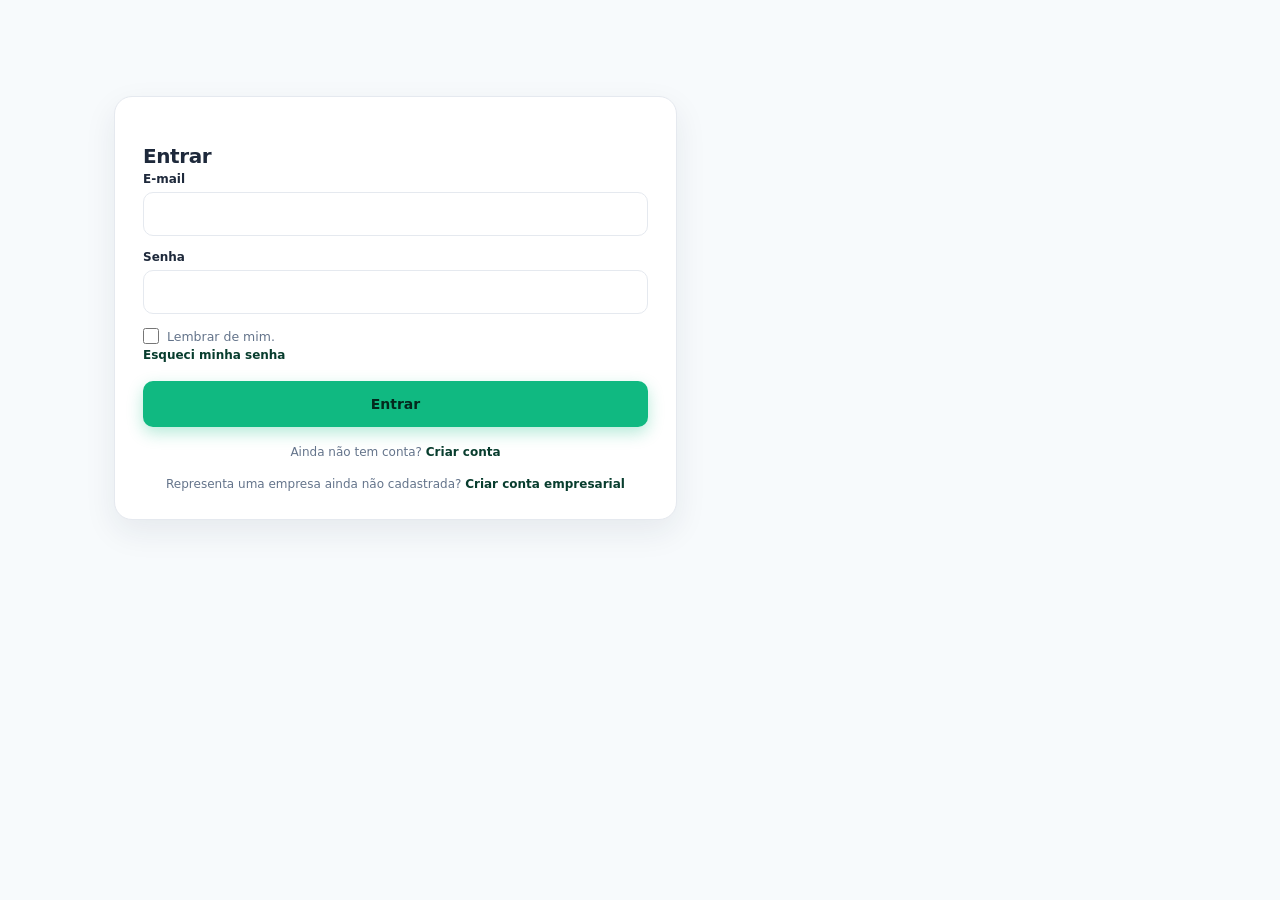
==== commit 92efca25: "Versão 0.3" ====
--- a/index.html
+++ b/index.html
@@ -4,7 +4,7 @@
     <meta charset="UTF-8">
     <meta name="viewport" content="width=device-width, initial-scale=1.0">
     <title>Login</title>
-    <link rel="stylesheet" href="assets/CSS/style.css">
+    <link rel="stylesheet" href="assets/CSS/cadastro-e-login.css">
 </head>
 <body>
     <main id="conteudo-login">
@@ -44,6 +44,6 @@
             </p>
         </div>
     </main>
-    <script src="assets/JS/script.js"></script>
+    <script src="assets/JS/cadastro-e-login.js"></script>
 </body>
 </html>
--- a/assets/CSS/cadastro-e-login.css
+++ b/assets/CSS/cadastro-e-login.css
@@ -0,0 +1,352 @@
+:root {
+  --color-page: #f7fafc;
+  --color-surface: #ffffff;
+  --color-surface-soft: #f1f5f9;
+  --color-surface-muted: #e2e8f0;
+  --color-text: #1e293b;
+  --color-text-strong: #0f1b2d;
+  --color-text-muted: #64748b;
+  --color-text-subtle: #94a3b8;
+  --color-border: #e5e7eb;
+  --color-border-soft: #e5e9ef;
+  --color-border-strong: #cbd5e1;
+  --color-brand: #10b981;
+  --color-brand-dark: #083d2e;
+  --color-brand-hover: #0d9488;
+  --color-brand-hover-dark: #0b5140;
+  --color-brand-hover-deep: #0b7658;
+  --color-hero: #1e293b;
+  --color-hero-deep: #033d30;
+  --color-hero-mid: #05503f;
+  --color-on-brand: #ffffff;
+  --color-on-hero-muted: #cbd5e1;
+  --color-brand-soft: #d1fae5;
+  --color-blue-soft: #dbeafe;
+  --color-orange-soft: #ffedd5;
+  --color-teal-soft: #ccfbf1;
+  --color-opportunity-soft: #eefdf8;
+  --color-success: #047857;
+  --color-warning-soft: #fef3c7;
+  --color-warning: #b45309;
+  --color-pending-soft: #eef0f4;
+  --color-pending: #475569;
+  --color-error: #d93c3c;
+  --color-placeholder: #a3aebc;
+  --color-input-text: #04281d;
+  --color-footer: #111827;
+  --color-hero-track: #334155;
+  --color-brand-light: #a7f3d0;
+  --color-brand-bright: #6ee7b7;
+  --color-brand-muted: #b7e4d4;
+  --color-brand-tint: rgba(16, 185, 129, 0.15);
+  --color-brand-tint-strong: rgba(16, 185, 129, 0.18);
+  --color-white-overlay-10: rgba(255, 255, 255, 0.1);
+  --color-white-overlay-12: rgba(255, 255, 255, 0.12);
+  --color-white-overlay-22: rgba(255, 255, 255, 0.22);
+  --color-white-overlay-40: rgba(255, 255, 255, 0.4);
+  --color-white-overlay-80: rgba(255, 255, 255, 0.8);
+  --shadow-floating: 0 10px 30px rgba(0, 0, 0, 0.2);
+  --shadow-card: 0 1px 3px rgba(15, 31, 46, 0.04);
+  --shadow-card-hover: 0 15px 30px rgba(0, 0, 0, 0.1);
+  --shadow-objective: 0 15px 30px rgba(0, 0, 0, 0.1);
+  --shadow-course: 0 5px 20px rgba(0, 0, 0, 0.07);
+  --shadow-course-hover: 0 15px 30px rgba(0, 0, 0, 0.12);
+  --shadow-arrow: 0 5px 20px rgba(0, 0, 0, 0.15);
+  --shadow-opportunity: 0 5px 20px rgba(0, 0, 0, 0.06);
+  --shadow-login: 0 12px 32px rgba(30, 41, 59, 0.08);
+  --shadow-login-button: 0 6px 16px rgba(16, 185, 129, 0.3);
+  --shadow-progress: 0 4px 15px rgba(0, 0, 0, 0.03);
+  --shadow-progress-strong: 0 4px 15px rgba(0, 0, 0, 0.1);
+}
+
+:root {
+    --branco: var(--color-surface);
+    --fundo-pagina: var(--color-page);
+    --texto: var(--color-text);
+    --texto-suave: var(--color-text-muted);
+    --borda: var(--color-border-soft);
+    --verde: var(--color-brand);
+    --verde-escuro: var(--color-brand-dark);
+    --erro: var(--color-error);
+}
+
+* { box-sizing: border-box; }
+
+html, body { margin: 0; min-height: 100%; }
+
+body {
+    background: var(--fundo-pagina);
+    color: var(--texto);
+    font-family: "Plus Jakarta Sans", system-ui, -apple-system, "Segoe UI", sans-serif;
+    -webkit-font-smoothing: antialiased;
+}
+
+em { font-style: normal; color: var(--verde-escuro); }
+
+/* Topo com a logo */
+.topo {
+    padding: 14px clamp(20px, 5vw, 64px);
+    border-bottom: 1px solid var(--borda);
+    background: var(--branco);
+}
+
+.marca-login {
+    display: inline-flex;
+    align-items: center;
+    gap: 10px;
+    font-weight: 700;
+    font-size: 16px;
+}
+
+.marca-login img { display: block; border-radius: 7px; }
+
+/* Layout principal */
+#conteudo-login {
+    display: grid;
+    grid-template-columns: 1.3fr 1fr;
+    align-items: center;
+    gap: 56px;
+    max-width: 1180px;
+    margin: 0 auto;
+    padding: clamp(32px, 8vw, 96px) clamp(20px, 5vw, 64px);
+}
+
+.apresentacao h2 {
+    margin: 0 0 18px;
+    font-size: clamp(32px, 4.6vw, 52px);
+    line-height: 1.08;
+    letter-spacing: -0.035em;
+    font-weight: 800;
+    max-width: 12em;
+}
+
+.apresentacao p {
+    margin: 0;
+    max-width: 34em;
+    color: var(--texto-suave);
+    font-size: 15px;
+    line-height: 1.65;
+}
+
+/* Cartão de login */
+.bloco {
+    background: var(--branco);
+    border: 1px solid var(--borda);
+    border-radius: 18px;
+    padding: 28px;
+    box-shadow: var(--shadow-login);
+}
+
+.bloco h1 {
+    margin: 0 0 4px;
+    font-size: 20px;
+    letter-spacing: -0.02em;
+    font-weight: 800;
+}
+
+.subtitulo {
+    margin: 0 0 22px;
+    font-size: 13px;
+    color: var(--texto-suave);
+}
+
+/* Campos */
+.campo { margin-bottom: 14px; }
+
+.linha-label {
+    display: flex;
+    justify-content: space-between;
+    align-items: baseline;
+}
+
+label {
+    display: block;
+    margin-bottom: 6px;
+    font-size: 12px;
+    font-weight: 700;
+}
+
+.campo input[type="email"],
+.campo input[type="password"],
+.campo input[type="text"] {
+    width: 100%;
+    height: 44px;
+    padding: 0 14px;
+    border: 1px solid var(--borda);
+    border-radius: 10px;
+    background: var(--branco);
+    color: var(--texto);
+    font: inherit;
+    font-size: 14px;
+}
+
+.campo input::placeholder { color: var(--color-placeholder); }
+
+.campo input:focus {
+    outline: 2px solid var(--verde);
+    outline-offset: 1px;
+    border-color: transparent;
+}
+
+.campo input[aria-invalid="true"] { border-color: var(--erro); }
+
+.erro {
+    min-height: 16px;
+    margin: 4px 0 0;
+    font-size: 12px;
+    color: var(--erro);
+}
+
+.link-forgotten-password,
+.cadastro-login a {
+    color: var(--verde-escuro);
+    font-size: 12px;
+    font-weight: 700;
+    text-decoration: none;
+}
+
+.link-forgotten-password:hover,
+.cadastro-login a:hover { text-decoration: underline; }
+
+.campo-options { margin-bottom: 18px; }
+
+.campo-checkbox {
+    display: flex;
+    align-items: center;
+    gap: 8px;
+    margin: 0;
+    font-size: 12.5px;
+    font-weight: 500;
+    color: var(--texto-suave);
+    cursor: pointer;
+}
+
+.campo-checkbox input {
+    width: 16px;
+    height: 16px;
+    margin: 0;
+    accent-color: var(--verde-escuro);
+}
+
+/* Botão */
+button[type="submit"] {
+    width: 100%;
+    height: 46px;
+    border: 0;
+    border-radius: 10px;
+    background: var(--verde);
+    color: var(--color-input-text);
+    font: inherit;
+    font-weight: 700;
+    font-size: 14px;
+    cursor: pointer;
+    box-shadow: var(--shadow-login-button);
+    transition: filter 0.15s, transform 0.15s;
+}
+
+button[type="submit"]:hover { filter: brightness(0.96); }
+button[type="submit"]:active { transform: scale(0.99); }
+
+button[type="submit"]:focus-visible {
+    outline: 2px solid var(--texto);
+    outline-offset: 2px;
+}
+
+.cadastro-login {
+    margin: 18px 0 0;
+    text-align: center;
+    font-size: 12px;
+    color: var(--texto-suave);
+}
+
+/* Mobile */
+@media (max-width: 820px) {
+    #conteudo-login { grid-template-columns: 1fr; gap: 36px; }
+}
+
+@media (prefers-reduced-motion: reduce) {
+    * { transition: none !important; }
+}
+
+/* ===== Login + cadastro na mesma página ===== */
+[hidden] { display: none !important; }
+
+.link-troca {
+    padding: 0;
+    border: 0;
+    background: none;
+    color: var(--verde-escuro);
+    font: inherit;
+    font-size: 12px;
+    font-weight: 700;
+    cursor: pointer;
+}
+
+.link-troca:hover { text-decoration: underline; }
+
+.link-troca:focus-visible,
+.link-forgotten-password:focus-visible {
+    outline: 2px solid var(--verde);
+    outline-offset: 2px;
+    border-radius: 4px;
+}
+
+.sucesso { text-align: center; padding: 12px 0 4px; }
+
+.botao-secundario {
+    width: 100%;
+    height: 46px;
+    margin-top: 6px;
+    border: 1px solid var(--borda);
+    border-radius: 10px;
+    background: var(--branco);
+    color: var(--texto);
+    font: inherit;
+    font-weight: 700;
+    font-size: 14px;
+    cursor: pointer;
+}
+
+.botao-secundario:hover { background: var(--color-surface-soft); }
+
+#conteudo-recuperar-senha {
+    width: calc(100% - 40px);
+    max-width: 480px;
+    margin: 0 auto;
+    padding: clamp(32px, 8vw, 80px) 0;
+}
+
+.campo-recuperar-senha { margin-bottom: 14px; }
+
+.campo-recuperar-senha label {
+    display: block;
+    margin-bottom: 6px;
+    font-size: 12px;
+    font-weight: 700;
+}
+
+.campo-recuperar-senha input {
+    width: 100%;
+    height: 44px;
+    padding: 0 14px;
+    border: 1px solid var(--borda);
+    border-radius: 10px;
+    background: var(--branco);
+    color: var(--texto);
+    font: inherit;
+    font-size: 16px;
+}
+
+.recuperar-voltar { margin: 18px 0 0; text-align: center; }
+.recuperar-voltar a { color: var(--verde-escuro); font-size: 12px; font-weight: 700; }
+
+@media (max-width: 500px) {
+    .bloco { padding: 22px 18px; border-radius: 14px; }
+    .linha-label { align-items: flex-start; flex-wrap: wrap; gap: 6px 12px; }
+}
+
+a{
+    text-decoration: none;
+    color: var(--color-brand);
+}
+
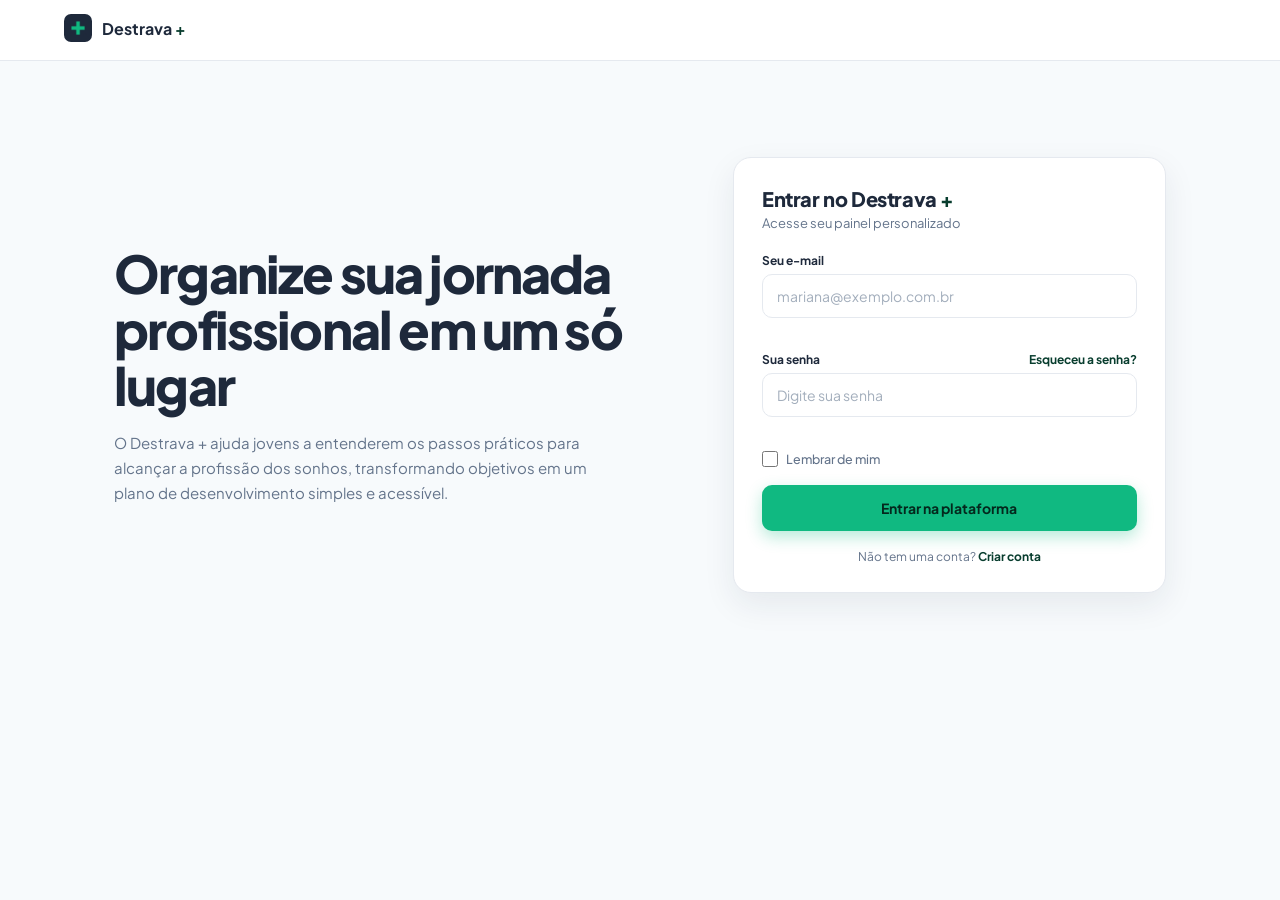
==== commit b6a2a01b: "Plano B: versão funcional do projeto" ====
--- a/index.html
+++ b/index.html
@@ -3,47 +3,69 @@
 <head>
     <meta charset="UTF-8">
     <meta name="viewport" content="width=device-width, initial-scale=1.0">
-    <title>Login</title>
+    <title>Login | Destrava +</title>
+    <link rel="icon" type="image/png" href="assets/img/logo.png">
+    <link rel="preconnect" href="https://fonts.googleapis.com">
+    <link rel="preconnect" href="https://fonts.gstatic.com" crossorigin>
+    <link href="https://fonts.googleapis.com/css2?family=Plus+Jakarta+Sans:wght@400;500;600;700;800&display=swap" rel="stylesheet">
+    <link rel="stylesheet" href="assets/CSS/tokens.css">
     <link rel="stylesheet" href="assets/CSS/cadastro-e-login.css">
+    <link rel="stylesheet" href="assets/CSS/header.css">
 </head>
 <body>
+    <header class="topo">
+        <div class="marca-login">
+            <img src="assets/img/logo.png" alt="Logo do Destrava +" width="28" height="28">
+            <span>Destrava <em>+</em></span>
+        </div>
+    </header>
+
     <main id="conteudo-login">
+        <section class="apresentacao">
+            <h2>Organize sua jornada profissional em um só lugar</h2>
+            <p>O Destrava + ajuda jovens a entenderem os passos práticos para alcançar a profissão dos sonhos, transformando objetivos em um plano de desenvolvimento simples e acessível.</p>
+        </section>
+
         <div class="bloco bloco-login">
-            <div class="marca-login">
-                <!--Nome da empresa ou logo.-->
-            </div>
-            <h1>Entrar</h1>
 
-            <form id="form-login" action="#" method="post">
-                <div class="campo">
-                    <label for="input-email">E-mail</label>
-                    <input type="email" id="input-email" name="email" required>
-                </div>
-                <div class="campo">
-                    <label for="input-password">Senha</label>
-                    <input type="password" id="input-password" name="senha" required>
-                </div>
+            <!-- LOGIN -->
+            <section id="painel-login">
+                <h1>Entrar no Destrava <em>+</em></h1>
+                <p class="subtitulo">Acesse seu painel personalizado</p>
 
-                <div class="campo campo-options">
-                    <label class="campo-checkbox">
-                        <input type="checkbox" id="input-memory" name="lembrar">
-                        Lembrar de mim.
-                    </label>
-                    <a href="pages/recuperar-senha.html" class="link-forgotten-password">Esqueci minha senha</a>
-                </div>
+                <form id="form-login" action="#" method="post" novalidate>
+                    <div class="campo">
+                        <label for="input-email">Seu e-mail</label>
+                        <input type="email" id="input-email" name="email" placeholder="mariana@exemplo.com.br" autocomplete="email" required>
+                        <p class="erro" id="erro-email" role="alert"></p>
+                    </div>
 
-                <button type="submit">Entrar</button>
-            </form>
+                    <div class="campo">
+                        <div class="linha-label">
+                            <label for="input-password">Sua senha</label>
+                            <a href="pages/recuperar-senha.html" class="link-forgotten-password">Esqueceu a senha?</a>
+                        </div>
+                        <input type="password" id="input-password" name="senha" placeholder="Digite sua senha" autocomplete="current-password" required>
+                        <p class="erro" id="erro-senha" role="alert"></p>
+                    </div>
 
-            <p class="cadastro-login">
-                Ainda não tem conta? <a href="pages/cadastro.html">Criar conta</a>
-            </p>
+                    <div class="campo campo-options">
+                        <label class="campo-checkbox">
+                            <input type="checkbox" id="input-memory" name="lembrar">
+                            Lembrar de mim
+                        </label>
+                    </div>
 
-            <p class="cadastro-login">
-                Representa uma empresa ainda não cadastrada? <a href="pages/cadastro-empresas.html">Criar conta empresarial</a>
-            </p>
+                    <button type="submit">Entrar na plataforma</button>
+                </form>
+
+                <p class="cadastro-login">
+                    Não tem uma conta? <a class="link-troca" href="pages/cadastro.html">Criar conta</a>
+                </p>
+            </section>
         </div>
     </main>
-    <script src="assets/JS/cadastro-e-login.js"></script>
+    <script src="assets/JS/auth-utils.js"></script>
+    <script src="assets/JS/login.js"></script>
 </body>
-</html>+</html>
--- a/assets/CSS/tokens.css
+++ b/assets/CSS/tokens.css
@@ -0,0 +1,63 @@
+:root {
+  --color-page: #f7fafc;
+  --color-surface: #ffffff;
+  --color-surface-soft: #f1f5f9;
+  --color-surface-muted: #e2e8f0;
+  --color-text: #1e293b;
+  --color-text-strong: #0f1b2d;
+  --color-text-muted: #64748b;
+  --color-text-subtle: #94a3b8;
+  --color-border: #e5e7eb;
+  --color-border-soft: #e5e9ef;
+  --color-border-strong: #cbd5e1;
+  --color-brand: #10b981;
+  --color-brand-dark: #083d2e;
+  --color-brand-hover: #0d9488;
+  --color-brand-hover-dark: #0b5140;
+  --color-brand-hover-deep: #0b7658;
+  --color-hero-deep: #033d30;
+  --color-hero-mid: #05503f;
+  --color-brand-soft: #d1fae5;
+  --color-blue-soft: #dbeafe;
+  --color-orange-soft: #ffedd5;
+  --color-teal-soft: #ccfbf1;
+  --color-opportunity-soft: #eefdf8;
+  --color-success: #047857;
+  --color-warning-soft: #fef3c7;
+  --color-warning: #b45309;
+  --color-pending-soft: #eef0f4;
+  --color-pending: #475569;
+  --color-error: #d93c3c;
+  --color-placeholder: #a3aebc;
+  --color-input-text: #04281d;
+  --color-footer: #111827;
+  --color-hero-track: #334155;
+  --color-brand-light: #a7f3d0;
+  --color-brand-bright: #6ee7b7;
+  --color-brand-muted: #b7e4d4;
+  --color-brand-tint: rgba(16, 185, 129, 0.15);
+  --color-brand-tint-strong: rgba(16, 185, 129, 0.18);
+  --color-white-overlay-10: rgba(255, 255, 255, 0.1);
+  --color-white-overlay-12: rgba(255, 255, 255, 0.12);
+  --color-white-overlay-22: rgba(255, 255, 255, 0.22);
+  --color-white-overlay-40: rgba(255, 255, 255, 0.4);
+  --color-white-overlay-80: rgba(255, 255, 255, 0.8);
+  --shadow-floating: 0 10px 30px rgba(0, 0, 0, 0.2);
+  --shadow-card: 0 1px 3px rgba(15, 31, 46, 0.04);
+  --shadow-card-hover: 0 15px 30px rgba(0, 0, 0, 0.1);
+  --shadow-course: 0 5px 20px rgba(0, 0, 0, 0.07);
+  --shadow-course-hover: 0 15px 30px rgba(0, 0, 0, 0.12);
+  --shadow-arrow: 0 5px 20px rgba(0, 0, 0, 0.15);
+  --shadow-opportunity: 0 5px 20px rgba(0, 0, 0, 0.06);
+  --shadow-login: 0 12px 32px rgba(30, 41, 59, 0.08);
+  --shadow-login-button: 0 6px 16px rgba(16, 185, 129, 0.3);
+  --shadow-progress: 0 4px 15px rgba(0, 0, 0, 0.03);
+  --shadow-progress-strong: 0 4px 15px rgba(0, 0, 0, 0.1);
+
+  --font-display: "Plus Jakarta Sans", system-ui, sans-serif;
+
+  --color-career-title: #0f1f2e;
+  --color-career-border: #ebe8e1;
+  --color-career-brand: #0f9d7a;
+  --color-career-brand-dark: #064e3b;
+}
--- a/assets/CSS/cadastro-e-login.css
+++ b/assets/CSS/cadastro-e-login.css
@@ -1,93 +1,21 @@
-:root {
-  --color-page: #f7fafc;
-  --color-surface: #ffffff;
-  --color-surface-soft: #f1f5f9;
-  --color-surface-muted: #e2e8f0;
-  --color-text: #1e293b;
-  --color-text-strong: #0f1b2d;
-  --color-text-muted: #64748b;
-  --color-text-subtle: #94a3b8;
-  --color-border: #e5e7eb;
-  --color-border-soft: #e5e9ef;
-  --color-border-strong: #cbd5e1;
-  --color-brand: #10b981;
-  --color-brand-dark: #083d2e;
-  --color-brand-hover: #0d9488;
-  --color-brand-hover-dark: #0b5140;
-  --color-brand-hover-deep: #0b7658;
-  --color-hero: #1e293b;
-  --color-hero-deep: #033d30;
-  --color-hero-mid: #05503f;
-  --color-on-brand: #ffffff;
-  --color-on-hero-muted: #cbd5e1;
-  --color-brand-soft: #d1fae5;
-  --color-blue-soft: #dbeafe;
-  --color-orange-soft: #ffedd5;
-  --color-teal-soft: #ccfbf1;
-  --color-opportunity-soft: #eefdf8;
-  --color-success: #047857;
-  --color-warning-soft: #fef3c7;
-  --color-warning: #b45309;
-  --color-pending-soft: #eef0f4;
-  --color-pending: #475569;
-  --color-error: #d93c3c;
-  --color-placeholder: #a3aebc;
-  --color-input-text: #04281d;
-  --color-footer: #111827;
-  --color-hero-track: #334155;
-  --color-brand-light: #a7f3d0;
-  --color-brand-bright: #6ee7b7;
-  --color-brand-muted: #b7e4d4;
-  --color-brand-tint: rgba(16, 185, 129, 0.15);
-  --color-brand-tint-strong: rgba(16, 185, 129, 0.18);
-  --color-white-overlay-10: rgba(255, 255, 255, 0.1);
-  --color-white-overlay-12: rgba(255, 255, 255, 0.12);
-  --color-white-overlay-22: rgba(255, 255, 255, 0.22);
-  --color-white-overlay-40: rgba(255, 255, 255, 0.4);
-  --color-white-overlay-80: rgba(255, 255, 255, 0.8);
-  --shadow-floating: 0 10px 30px rgba(0, 0, 0, 0.2);
-  --shadow-card: 0 1px 3px rgba(15, 31, 46, 0.04);
-  --shadow-card-hover: 0 15px 30px rgba(0, 0, 0, 0.1);
-  --shadow-objective: 0 15px 30px rgba(0, 0, 0, 0.1);
-  --shadow-course: 0 5px 20px rgba(0, 0, 0, 0.07);
-  --shadow-course-hover: 0 15px 30px rgba(0, 0, 0, 0.12);
-  --shadow-arrow: 0 5px 20px rgba(0, 0, 0, 0.15);
-  --shadow-opportunity: 0 5px 20px rgba(0, 0, 0, 0.06);
-  --shadow-login: 0 12px 32px rgba(30, 41, 59, 0.08);
-  --shadow-login-button: 0 6px 16px rgba(16, 185, 129, 0.3);
-  --shadow-progress: 0 4px 15px rgba(0, 0, 0, 0.03);
-  --shadow-progress-strong: 0 4px 15px rgba(0, 0, 0, 0.1);
-}
-
-:root {
-    --branco: var(--color-surface);
-    --fundo-pagina: var(--color-page);
-    --texto: var(--color-text);
-    --texto-suave: var(--color-text-muted);
-    --borda: var(--color-border-soft);
-    --verde: var(--color-brand);
-    --verde-escuro: var(--color-brand-dark);
-    --erro: var(--color-error);
-}
-
 * { box-sizing: border-box; }
 
 html, body { margin: 0; min-height: 100%; }
 
 body {
-    background: var(--fundo-pagina);
-    color: var(--texto);
+    background: var(--color-page);
+    color: var(--color-text);
     font-family: "Plus Jakarta Sans", system-ui, -apple-system, "Segoe UI", sans-serif;
     -webkit-font-smoothing: antialiased;
 }
 
-em { font-style: normal; color: var(--verde-escuro); }
+em { font-style: normal; color: var(--color-brand-dark); }
 
 /* Topo com a logo */
 .topo {
     padding: 14px clamp(20px, 5vw, 64px);
-    border-bottom: 1px solid var(--borda);
-    background: var(--branco);
+    border-bottom: 1px solid var(--color-border-soft);
+    background: var(--color-surface);
 }
 
 .marca-login {
@@ -123,15 +51,15 @@
 .apresentacao p {
     margin: 0;
     max-width: 34em;
-    color: var(--texto-suave);
+    color: var(--color-text-muted);
     font-size: 15px;
     line-height: 1.65;
 }
 
 /* Cartão de login */
 .bloco {
-    background: var(--branco);
-    border: 1px solid var(--borda);
+    background: var(--color-surface);
+    border: 1px solid var(--color-border-soft);
     border-radius: 18px;
     padding: 28px;
     box-shadow: var(--shadow-login);
@@ -147,7 +75,7 @@
 .subtitulo {
     margin: 0 0 22px;
     font-size: 13px;
-    color: var(--texto-suave);
+    color: var(--color-text-muted);
 }
 
 /* Campos */
@@ -172,10 +100,10 @@
     width: 100%;
     height: 44px;
     padding: 0 14px;
-    border: 1px solid var(--borda);
-    border-radius: 10px;
-    background: var(--branco);
-    color: var(--texto);
+    border: 1px solid var(--color-border-soft);
+    border-radius: 10px;
+    background: var(--color-surface);
+    color: var(--color-text);
     font: inherit;
     font-size: 14px;
 }
@@ -183,23 +111,23 @@
 .campo input::placeholder { color: var(--color-placeholder); }
 
 .campo input:focus {
-    outline: 2px solid var(--verde);
+    outline: 2px solid var(--color-brand);
     outline-offset: 1px;
     border-color: transparent;
 }
 
-.campo input[aria-invalid="true"] { border-color: var(--erro); }
+.campo input[aria-invalid="true"] { border-color: var(--color-error); }
 
 .erro {
     min-height: 16px;
     margin: 4px 0 0;
     font-size: 12px;
-    color: var(--erro);
+    color: var(--color-error);
 }
 
 .link-forgotten-password,
 .cadastro-login a {
-    color: var(--verde-escuro);
+    color: var(--color-brand-dark);
     font-size: 12px;
     font-weight: 700;
     text-decoration: none;
@@ -217,7 +145,7 @@
     margin: 0;
     font-size: 12.5px;
     font-weight: 500;
-    color: var(--texto-suave);
+    color: var(--color-text-muted);
     cursor: pointer;
 }
 
@@ -225,7 +153,7 @@
     width: 16px;
     height: 16px;
     margin: 0;
-    accent-color: var(--verde-escuro);
+    accent-color: var(--color-brand-dark);
 }
 
 /* Botão */
@@ -234,7 +162,7 @@
     height: 46px;
     border: 0;
     border-radius: 10px;
-    background: var(--verde);
+    background: var(--color-brand);
     color: var(--color-input-text);
     font: inherit;
     font-weight: 700;
@@ -248,7 +176,7 @@
 button[type="submit"]:active { transform: scale(0.99); }
 
 button[type="submit"]:focus-visible {
-    outline: 2px solid var(--texto);
+    outline: 2px solid var(--color-text);
     outline-offset: 2px;
 }
 
@@ -256,7 +184,7 @@
     margin: 18px 0 0;
     text-align: center;
     font-size: 12px;
-    color: var(--texto-suave);
+    color: var(--color-text-muted);
 }
 
 /* Mobile */
@@ -275,7 +203,7 @@
     padding: 0;
     border: 0;
     background: none;
-    color: var(--verde-escuro);
+    color: var(--color-brand-dark);
     font: inherit;
     font-size: 12px;
     font-weight: 700;
@@ -286,7 +214,7 @@
 
 .link-troca:focus-visible,
 .link-forgotten-password:focus-visible {
-    outline: 2px solid var(--verde);
+    outline: 2px solid var(--color-brand);
     outline-offset: 2px;
     border-radius: 4px;
 }
@@ -297,10 +225,10 @@
     width: 100%;
     height: 46px;
     margin-top: 6px;
-    border: 1px solid var(--borda);
-    border-radius: 10px;
-    background: var(--branco);
-    color: var(--texto);
+    border: 1px solid var(--color-border-soft);
+    border-radius: 10px;
+    background: var(--color-surface);
+    color: var(--color-text);
     font: inherit;
     font-weight: 700;
     font-size: 14px;
@@ -329,24 +257,18 @@
     width: 100%;
     height: 44px;
     padding: 0 14px;
-    border: 1px solid var(--borda);
-    border-radius: 10px;
-    background: var(--branco);
-    color: var(--texto);
+    border: 1px solid var(--color-border-soft);
+    border-radius: 10px;
+    background: var(--color-surface);
+    color: var(--color-text);
     font: inherit;
     font-size: 16px;
 }
 
 .recuperar-voltar { margin: 18px 0 0; text-align: center; }
-.recuperar-voltar a { color: var(--verde-escuro); font-size: 12px; font-weight: 700; }
+.recuperar-voltar a { color: var(--color-brand-dark); font-size: 12px; font-weight: 700; }
 
 @media (max-width: 500px) {
     .bloco { padding: 22px 18px; border-radius: 14px; }
     .linha-label { align-items: flex-start; flex-wrap: wrap; gap: 6px 12px; }
-}
-
-a{
-    text-decoration: none;
-    color: var(--color-brand);
-}
-
+}
--- a/assets/CSS/header.css
+++ b/assets/CSS/header.css
@@ -0,0 +1,120 @@
+.app-header {
+  background: var(--color-surface);
+  border-bottom: 1px solid var(--color-border);
+}
+
+.app-header__inner {
+  width: min(100%, 1050px);
+  min-height: 64px;
+  margin: 0 auto;
+  padding: 0 24px;
+  display: flex;
+  align-items: center;
+  justify-content: space-between;
+  gap: 20px;
+}
+
+.app-brand {
+  display: inline-flex;
+  flex: none;
+  align-items: center;
+  gap: 9px;
+  color: var(--color-text-strong);
+  font-size: 17px;
+  font-weight: 700;
+  text-decoration: none;
+}
+
+.app-brand img {
+  display: block;
+  width: 30px;
+  height: 30px;
+  object-fit: contain;
+}
+
+.app-brand b { color: var(--color-brand); }
+
+.app-nav {
+  display: flex;
+  align-self: stretch;
+  align-items: center;
+  gap: 28px;
+}
+
+.app-nav a {
+  display: inline-flex;
+  height: 100%;
+  align-items: center;
+  border-bottom: 2px solid transparent;
+  color: var(--color-text-muted);
+  font-size: 13px;
+  font-weight: 500;
+  text-decoration: none;
+  white-space: nowrap;
+}
+
+.app-nav a:hover { color: var(--color-text-strong); }
+
+.app-nav a[aria-current="page"] {
+  border-bottom-color: var(--color-brand);
+  color: var(--color-text-strong);
+  font-weight: 700;
+}
+
+.app-user {
+  display: inline-flex;
+  flex: none;
+  align-items: center;
+  gap: 10px;
+  color: var(--color-text-strong);
+  font-size: 12px;
+  min-height: 44px;
+  text-decoration: none;
+}
+
+.app-user:hover .app-user__greeting { color: var(--color-brand-hover-deep); }
+.app-user:focus-visible { border-radius: 4px; }
+
+.app-user__avatar {
+  display: grid;
+  width: 30px;
+  height: 30px;
+  place-items: center;
+  border: 2px solid var(--color-brand);
+  border-radius: 50%;
+  background: var(--color-brand-dark);
+  color: var(--color-surface);
+  font-size: 12px;
+  font-weight: 700;
+}
+
+.app-header a:focus-visible {
+  outline: 2px solid var(--color-brand);
+  outline-offset: 3px;
+}
+
+@media (max-width: 700px) {
+  .app-header__inner {
+    min-height: 0;
+    flex-wrap: wrap;
+    gap: 0 12px;
+    padding: 10px 16px 0;
+  }
+
+  .app-nav {
+    order: 3;
+    width: 100%;
+    height: 42px;
+    justify-content: center;
+    gap: clamp(14px, 5vw, 28px);
+  }
+
+  .app-user { margin-left: auto; }
+}
+
+@media (max-width: 380px) {
+  .app-header__inner { padding-right: 12px; padding-left: 12px; }
+  .app-nav { gap: 12px; }
+  .app-nav a { font-size: 12px; }
+  .app-user__greeting { display: none; }
+}
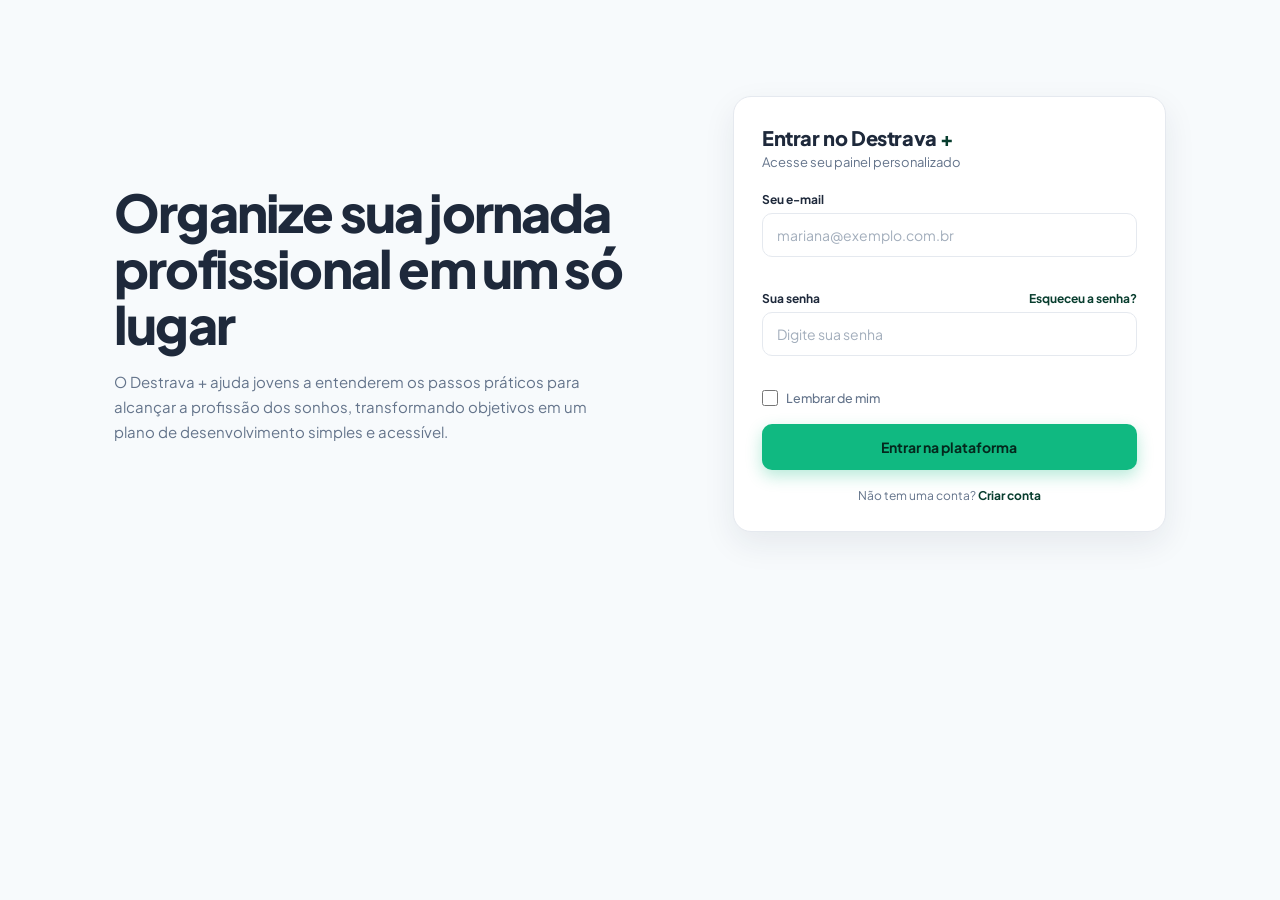
==== commit 1f4c7e49: "alteraçoes" ====
--- a/index.html
+++ b/index.html
@@ -10,15 +10,8 @@
     <link href="https://fonts.googleapis.com/css2?family=Plus+Jakarta+Sans:wght@400;500;600;700;800&display=swap" rel="stylesheet">
     <link rel="stylesheet" href="assets/CSS/tokens.css">
     <link rel="stylesheet" href="assets/CSS/cadastro-e-login.css">
-    <link rel="stylesheet" href="assets/CSS/header.css">
 </head>
 <body>
-    <header class="topo">
-        <div class="marca-login">
-            <img src="assets/img/logo.png" alt="Logo do Destrava +" width="28" height="28">
-            <span>Destrava <em>+</em></span>
-        </div>
-    </header>
 
     <main id="conteudo-login">
         <section class="apresentacao">
